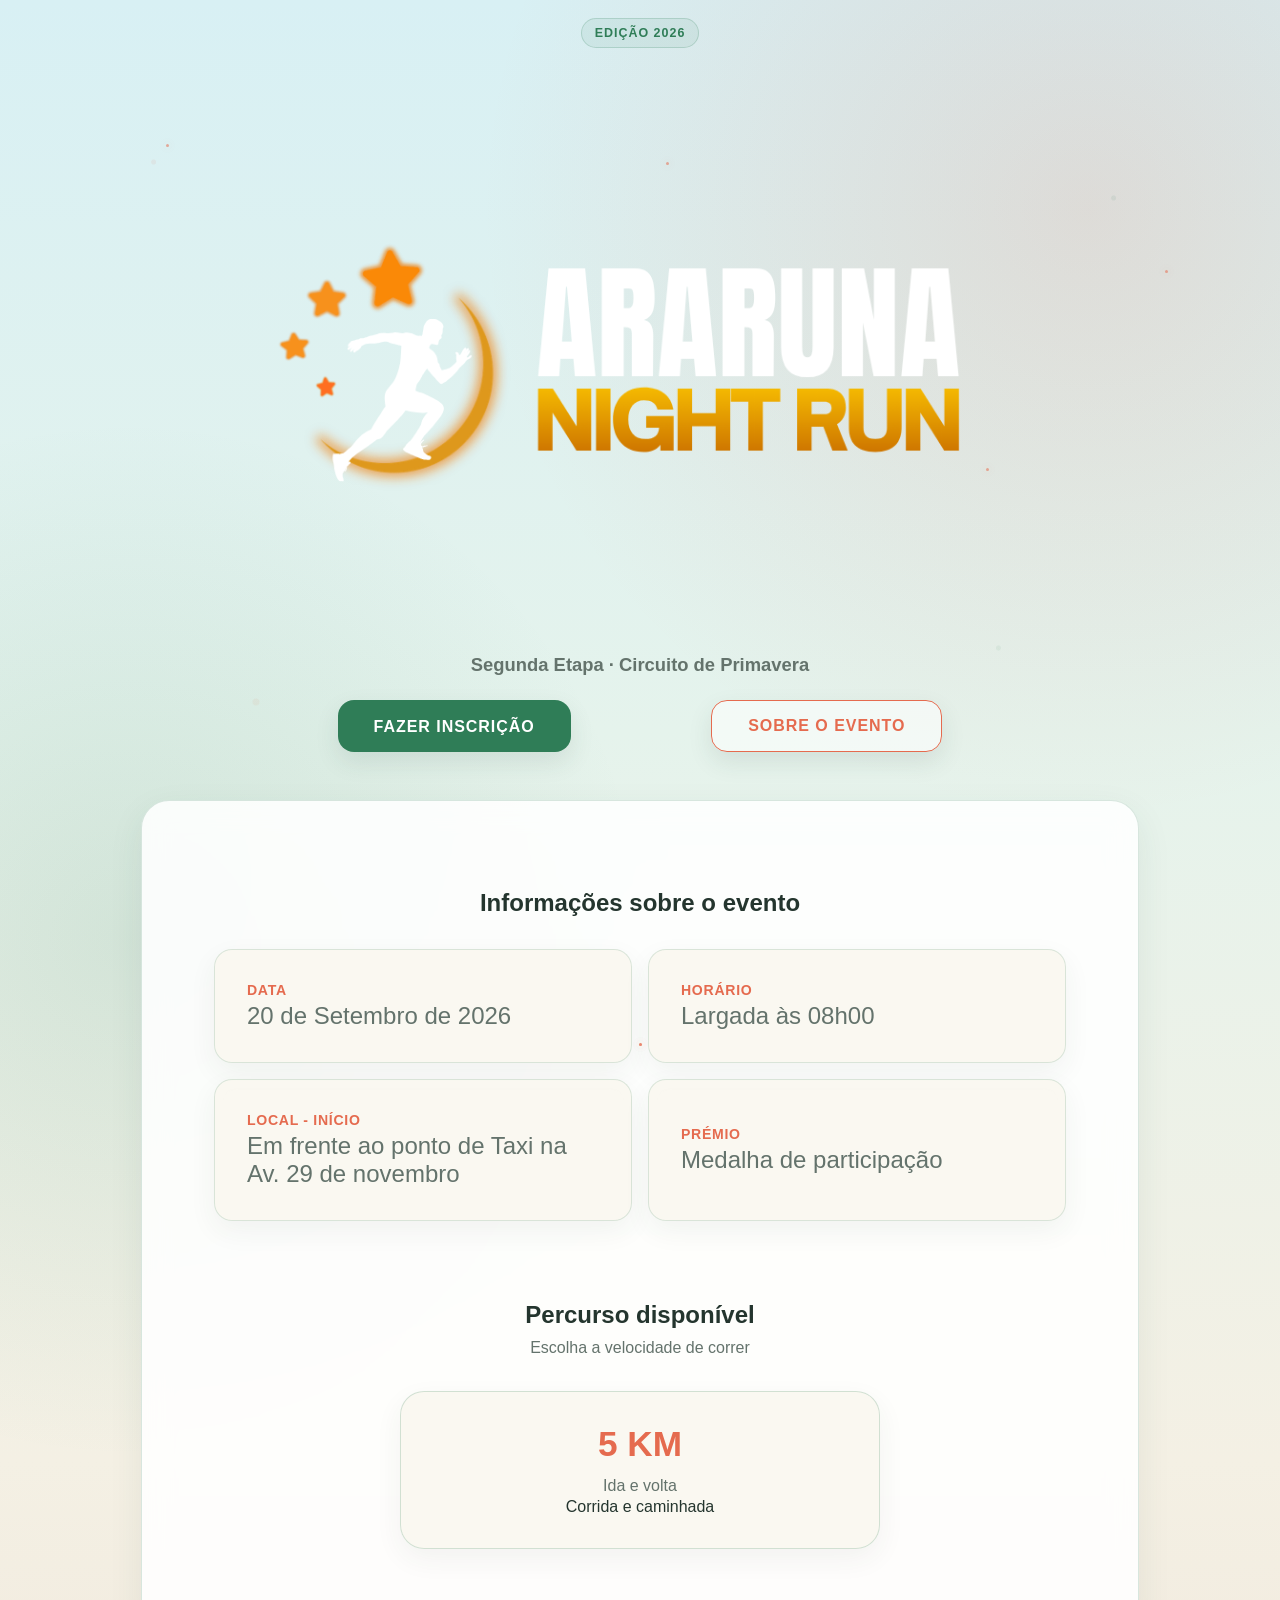
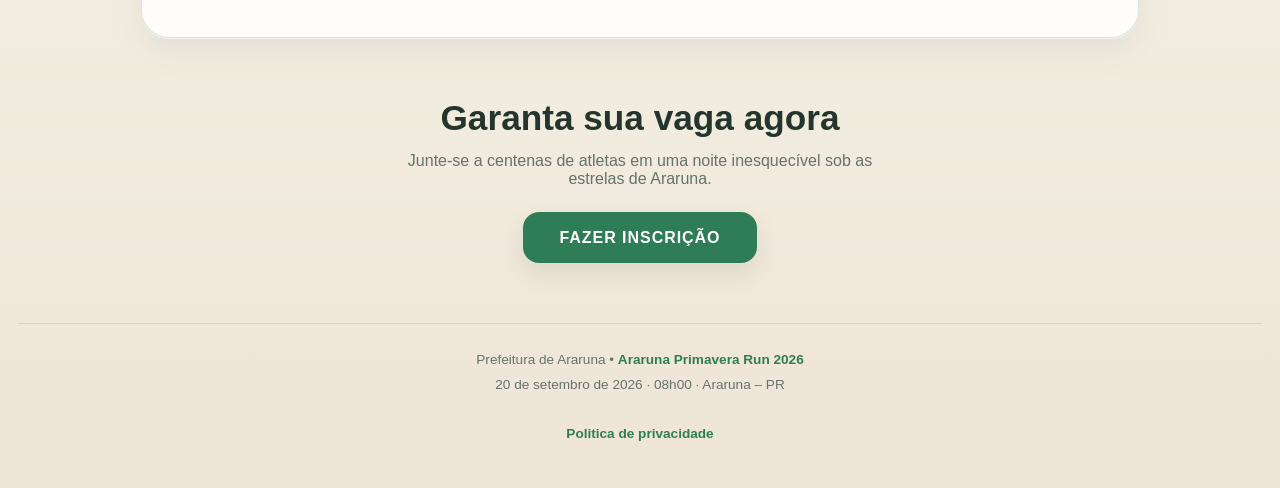
==== index.html @ d87fcff0 "Primeira versão Araruna Primavera Run" ====
<!doctype html>
<html lang="pt-BR">
    <head>
        <meta charset="UTF-8" />
        <meta name="viewport" content="width=device-width, initial-scale=1.0" />
        <title>Araruna Primavera Run 2026</title>
        <link rel="icon" href="./img/nightrun.ico"/>
        <link
            rel="stylesheet"
            href="./css/style.css"
        />
    </head>
    <body>
        <div class="shooting-star"></div>
        <span class="twinkle-star s1"></span>
        <span class="twinkle-star s2"></span>
        <span class="twinkle-star s3"></span>
        <span class="twinkle-star s4"></span>
        <span class="twinkle-star s5"></span>
        <span class="twinkle-star s6"></span>

        <!-- HERO -->
        <section class="hero-section">
            <div class="hero-content">
                <span class="badge">Edição 2026</span>
                <img
                src="img/logo.png"
                class="logo"
                alt="logo araruna night run"
                />
                <p class="hero-sub" style="margin-bottom: 20px">
                    <strong>
                        Segunda Etapa · Circuito de Primavera
                    </strong>
                </p>

                <div class="home_buttons">
                    <a href="form.html" class="btn btn-orange">Fazer Inscrição</a>
                    <a href="about.html" class="btn btn-outline">Sobre o Evento</a>
                </div>
                <div class="count-box" id="count-box">
                        <span id="cd-days">00</span>
                        <span class="label"> DIAS</span>
                </div>
                <div id="time-details">
                    <div class="countdown" id="countdown">
                          <div class="unit"><span id="cd-hours">00</span><span class="label"> HORAS</span></div>
                          <span class="sep">:</span>
                          <div class="unit"><span id="cd-mins">00</span><span class="label"> MINUTOS</span></div>
                          <span class="sep">:</span>
                          <div class="unit"><span id="cd-secs">00</span><span class="label"> SEGUNDOS</span></div>
                    </div>
                </div>
        </section>

        <!-- INFORMAÇÕES -->
        <div class="event-info" style="margin-top: 30px">
            <section class="info-section">
                <div style="text-align: center;">
                    <h1 style="margin-bottom: 2.0rem;">Informações sobre o evento</h1>

                </div>
                <div class="info-grid">
                    <div class="info-card">

                        <div>
                            <strong>Data</strong>
                            <p>20 de Setembro de 2026</p>
                        </div>
                    </div>
                    <div class="info-card">
                        <div>
                            <strong>Horário</strong>
                            <p>Largada às 08h00</p>
                        </div>
                    </div>
                    <a
                        href="https://www.google.com/maps/d/embed?mid=1VnQ6UnjbndxFxpXGa0FFEH3MA3MR22E&ehbc=2E312F%22&ll=-23.930112970374026%2C-52.48124462718943&z=17"
                        class="info-link"
                    >
                        <div class="info-card">
                            <div>
                                <strong>Local - Início</strong>
                                <p>Em frente ao ponto de Taxi na Av. 29 de novembro</p>
                            </div>
                        </div>
                    </a>
                    <div class="info-card">
                        <div>
                            <strong>Prémio</strong>
                            <p>Medalha de participação</p>
                        </div>
                    </div>
                </div>
            </section>

            <!-- PERCURSOS -->
            <section class="percursos-section">
                <h2> Percurso disponível</h2>
                <p class="section-sub" style="margin-top: 10px;">
                    Escolha a velocidade de correr
                </p>

                <div class="categories-grid">
                    <div class="category-card">
                        <h3>5 KM</h3>
                        <p>Ida e volta</p>
                        <span>Corrida e caminhada</span>
                    </div>
                    </div>
                </div>
            </section>
        </div>

        <!-- CTA -->
        <section class="cta-section">
            <h2>Garanta sua vaga agora</h2>
            <p>
                Junte-se a centenas de atletas em uma noite inesquecível sob as
                estrelas de Araruna.
            </p>
            <a href="form.html" class="btn btn-orange">Fazer Inscrição</a>
        </section>

        <!-- FOOTER -->
        <footer class="page-footer">
            <p>
                Prefeitura de Araruna &bull;
                <strong>Araruna Primavera Run 2026</strong>
            </p>
            <p>20 de setembro de 2026 · 08h00 · Araruna – PR</p>
            <br />
            <a href="policy.html">
                <strong>
                    Politica de privacidade
                </strong>
            </a>
        </footer>

        <script>
            const target = new Date("2026-09-20T08:00:00");

            function tick() {
                const diff = target - new Date();

                const pad = (n) => String(Math.max(0, n)).padStart(2, "0");

                const dias = Math.floor(diff / 86400000);
                const horas = Math.floor((diff % 86400000) / 3600000);
                const mins = Math.floor((diff % 3600000) / 60000);
                const secs = Math.floor((diff % 60000) / 1000);

                document.getElementById("cd-days").textContent = pad(dias);
                document.getElementById("cd-hours").textContent = pad(horas);
                document.getElementById("cd-mins").textContent = pad(mins);
                document.getElementById("cd-secs").textContent = pad(secs);

                const details = document.getElementById("time-details");
                const countdown = document.getElementById("count-box");

                // Se ainda faltam dias
                if (dias > 0) {
                    details.style.display = "none";
                    countdown.style.display = "flex";
                }

                // Último dia → mostra horas/min/seg
                else if (dias === 0) {
                    details.style.display = "flex";
                    countdown.style.display = "none";
                }

                // Evento já passou
                else {
                    details.style.display = "none";
                    countdown.style.display = "none";
                }
            }

            tick();
            setInterval(tick, 1000);
        </script>
    </body>
</html>
---- css/style.css ----
* {
    margin: 0;
    padding: 0;
    box-sizing: border-box;
}

:root {
    --neon-orange: #e56b4f;
    --neon-orange-strong: #d9573a;
    --night-black: #18352b;
    --card-bg: #ffffff;
    --field-bg: #fbfaf6;
    --field-border: rgba(229, 107, 79, 0.28);
    --text-light: #24352e;
    --text-muted: #64736c;

    --spring-coral: #e56b4f;
    --spring-coral-light: #f3a18d;
    --spring-green: #2f7d57;
    --spring-green-light: #6ca982;
    --spring-cream: #fffdf8;
    --spring-sky: #eaf7fb;
}

html,
body {
    scrollbar-width: none;
}

body::-webkit-scrollbar {
    display: none;
}

.logo {
    width: 100%;
    height: auto;
    display: block;
    object-fit: contain;
}

body {
    min-height: 100vh;
    font-family: "Segoe UI", Tahoma, Geneva, Verdana, sans-serif;

    background:
        radial-gradient(
            circle at 85% 10%,
            rgba(229, 107, 79, 0.16),
            transparent 28%
        ),
        radial-gradient(
            circle at 10% 45%,
            rgba(47, 125, 87, 0.12),
            transparent 32%
        ),
        linear-gradient(
            180deg,
            #d8f0f4 0%,
            #e5f3ec 35%,
            #f4f0e4 70%,
            #eee4d7 100%
        );

    display: flex;
    flex-direction: column;
    align-items: center;
    justify-content: center;
    padding: 18px;
    overflow-x: hidden;
    position: relative;
    color: var(--text-light);
}

/* Elementos decorativos do tema Primavera */
body::before,
body::after {
    content: "";
    position: fixed;
    inset: 0;
    pointer-events: none;
    z-index: 0;
}

body::before {
    background:
        radial-gradient(
            circle at 12% 18%,
            rgba(229, 107, 79, 0.10) 0 2px,
            transparent 3px
        ),
        radial-gradient(
            circle at 87% 22%,
            rgba(47, 125, 87, 0.10) 0 2px,
            transparent 3px
        ),
        radial-gradient(
            circle at 20% 78%,
            rgba(229, 107, 79, 0.08) 0 3px,
            transparent 4px
        ),
        radial-gradient(
            circle at 78% 72%,
            rgba(47, 125, 87, 0.08) 0 2px,
            transparent 3px
        );
    opacity: 0.8;
}



/* Pequena decoração que substitui o efeito de estrelas */
.shooting-star {
    position: fixed;
    top: 110px;
    left: -320px;
    width: 320px;
    height: 2px;
    background: linear-gradient(
        90deg,
        transparent,
        rgba(229, 107, 79, 0.12),
        rgba(229, 107, 79, 0.35)
    );
    transform: rotate(-12deg);
    opacity: 0;
    filter: none;
    z-index: 1;
    animation: meteorPass 15s cubic-bezier(0.22, 0.03, 0.22, 1) infinite;
}

.shooting-star::after {
    content: "";
    position: absolute;
    right: -5px;
    top: 50%;
    width: 8px;
    height: 8px;
    border-radius: 50%;
    background: radial-gradient(
        circle,
        #ffffff 0%,
        #f3a18d 45%,
        rgba(229, 107, 79, 0.15) 70%,
        transparent 78%
    );
    transform: translateY(-50%);
    box-shadow: 0 0 10px rgba(229, 107, 79, 0.25);
}

@keyframes meteorPass {
    0%,
    62% {
        transform: translate(-360px, -40px) rotate(-12deg);
        opacity: 0;
    }

    68% {
        opacity: 0.25;
    }

    86% {
        opacity: 0.18;
    }

    100% {
        transform: translate(calc(100vw + 520px), 130px) rotate(-12deg);
        opacity: 0;
    }
}

.container {
    position: relative;
    z-index: 3;
    width: 100%;
    max-width: 560px;
    border-radius: 28px;
    overflow: hidden;
    background: rgba(255, 255, 255, 0.94);
    border: 1px solid rgba(47, 125, 87, 0.14);
    box-shadow:
        0 26px 80px rgba(44, 71, 58, 0.12),
        0 0 0 1px rgba(255, 255, 255, 0.75);
    backdrop-filter: blur(14px);
}

.header {
    position: relative;
    padding: 34px 24px 28px;
    text-align: center;
    background:
        linear-gradient(
            180deg,
            rgba(234, 247, 251, 0.8),
            rgba(255, 255, 255, 0.9)
        );
    border-bottom: 1px solid rgba(47, 125, 87, 0.12);
}

.header::after {
    content: "";
    position: absolute;
    left: 24px;
    right: 24px;
    bottom: 0;
    height: 2px;
    background: linear-gradient(
        90deg,
        transparent,
        var(--spring-coral),
        var(--spring-green),
        transparent
    );
    box-shadow: none;
}

.badge {
    display: inline-block;
    padding: 7px 13px;
    border-radius: 999px;
    color: var(--spring-green);
    border: 1px solid rgba(47, 125, 87, 0.2);
    background: rgba(47, 125, 87, 0.07);
    font-size: 0.78rem;
    font-weight: 700;
    letter-spacing: 0.08em;
    text-transform: uppercase;
}

.header h1 {
    font-size: clamp(1.8rem, 6vw, 2.7rem);
    line-height: 1;
    color: var(--spring-coral);
    text-transform: uppercase;
    letter-spacing: 0.04em;
}

.header p {
    margin-top: 10px;
    color: var(--text-muted);
    font-size: 0.98rem;
}

.route-line {
    width: 100%;
    height: 42px;
    margin-top: 18px;
    background:
        linear-gradient(
            90deg,
            transparent 0 8%,
            rgba(229, 107, 79, 0.12) 8% 12%,
            transparent 12% 18%
        ),
        repeating-linear-gradient(
            90deg,
            transparent 0 26px,
            rgba(47, 125, 87, 0.22) 27px 44px
        );
    mask-image: linear-gradient(
        90deg,
        transparent,
        #000 18%,
        #000 82%,
        transparent
    );
    opacity: 0.9;
    filter: none;
}

.form-body {
    padding: 26px 22px 20px;
    background:
        linear-gradient(180deg, rgba(255, 255, 255, 0.7), transparent),
        rgba(255, 255, 255, 0.45);
}

.msg {
    margin-bottom: 16px;
    padding: 13px;
    border-radius: 14px;
    font-weight: 700;
    text-align: center;
    display: none;
    font-size: 0.94rem;
}

.msg.success {
    display: block;
    background: rgba(25, 135, 84, 0.10);
    color: #236344;
    border: 1px solid rgba(25, 135, 84, 0.28);
}

.msg.error {
    display: block;
    background: rgba(220, 53, 69, 0.08);
    color: #a83242;
    border: 1px solid rgba(220, 53, 69, 0.28);
}

.form-group {
    margin-bottom: 16px;
}

.form-body label {
    display: block;
    margin-bottom: 7px;
    color: var(--spring-green);
    font-weight: 700;
    font-size: 0.86rem;
    letter-spacing: 0.04em;
    text-transform: uppercase;
}

input,
select {
    width: 100%;
    padding: 14px 15px;
    border: 1px solid var(--field-border);
    border-radius: 15px;
    font-size: 1rem;
    background: var(--field-bg);
    color: #24312b;
    outline: none;
    transition: 0.22s ease;
    box-shadow:
        inset 0 1px 0 rgba(255, 255, 255, 0.9),
        0 8px 20px rgba(44, 71, 58, 0.06);
}

input::placeholder {
    color: #7c8781;
}

input:focus,
select:focus {
    border-color: var(--spring-coral);
    box-shadow:
        0 0 0 4px rgba(229, 107, 79, 0.10),
        0 0 22px rgba(229, 107, 79, 0.12),
        inset 0 1px 0 rgba(255, 255, 255, 0.9);
    transform: translateY(-1px);
}

button {
    width: 50%;
    margin-top: 6px;
    padding: 16px;
    border: 0;
    border-radius: 16px;
    color: #ffffff;
    font-size: 1.02rem;
    font-weight: 900;
    text-transform: uppercase;
    letter-spacing: 0.06em;
    cursor: pointer;
    background: var(--spring-green);
    box-shadow: 0 10px 24px rgba(47, 125, 87, 0.18);
    transition: 0.22s ease;
}

.enviar {
    width: 100%;
    margin-top: 20px;
    padding: 16px;
    border: 0;
    border-radius: 16px;
    color: #ffffff;
    font-size: 1.02rem;
    font-weight: 900;
    text-transform: uppercase;
    letter-spacing: 0.06em;
    cursor: pointer;
    background: var(--spring-green);
    box-shadow: 0 10px 24px rgba(47, 125, 87, 0.20);
    transition: 0.22s ease;
}

.retornar {
    margin-top: 18px;
    background: transparent;
    border: solid 1px var(--spring-green);
    color: var(--spring-green);
}

.about {
    width: 40%;
    padding: 16px 36px;
    border-radius: 16px;
    border: solid 1px var(--spring-coral);
    background: transparent;
    color: var(--spring-coral);
    font-size: 1.5rem;
    font-weight: 800;
    text-transform: uppercase;
    letter-spacing: 0.06em;
    text-decoration: none;
    box-shadow: 0 10px 24px rgba(44, 71, 58, 0.08);
}

.about:hover {
    transform: translateY(-2px);
    box-shadow: 0 14px 28px rgba(229, 107, 79, 0.18);
}

.policy-btn {
    width: 50%;
    margin-top: 6px;
    padding: 8px;
    border: 0;
    border-radius: 16px;
    color: #24312b;
    font-size: 0.8rem;
    font-weight: 900;
    text-transform: uppercase;
    letter-spacing: 0.06em;
    cursor: pointer;
    background: #ffffff;
    box-shadow: 0 10px 24px rgba(44, 71, 58, 0.08);
    transition: 0.22s ease;
}

.home_buttons {
    margin-top: 8px;
    display: flex;
    flex-direction: column;
    align-items: stretch;
    gap: 18px;
}

.btn-orange,
.about {
    padding: 12px 16px;
    font-size: 13px;
    line-height: 1.2;
    white-space: nowrap;
}

button:hover {
    transform: translateY(-2px);
    box-shadow: 0 14px 28px rgba(44, 71, 58, 0.14);
}

button:disabled {
    opacity: 0.72;
    cursor: wait;
    transform: none;
}

.footer {
    padding: 16px 20px 22px;
    text-align: center;
    color: var(--text-muted);
    font-size: 0.82rem;
    border-top: 1px solid rgba(47, 125, 87, 0.12);
    background: rgba(248, 252, 251, 0.7);
}

.footer strong {
    color: var(--spring-green);
    text-shadow: none;
}

.comet-particle {
    position: fixed;
    width: 9px;
    height: 9px;
    border-radius: 50%;
    pointer-events: none;
    z-index: 1;
    background: radial-gradient(
        circle,
        rgba(255, 255, 255, 0.95),
        rgba(229, 107, 79, 0.45) 45%,
        transparent 72%
    );
    box-shadow:
        0 0 10px rgba(255, 255, 255, 0.7),
        0 0 22px rgba(229, 107, 79, 0.20);
    transform: translate(-50%, -50%);
    animation: cometFade 0.72s ease-out forwards;
}

.comet-particle::after {
    content: "";
    position: absolute;
    top: 50%;
    left: -32px;
    width: 34px;
    height: 2px;
    background: linear-gradient(
        90deg,
        transparent,
        rgba(229, 107, 79, 0.28),
        rgba(255, 255, 255, 0.8)
    );
    transform: translateY(-50%);
    filter: blur(0.2px);
}

@keyframes cometFade {
    0% {
        opacity: 0.8;
        transform: translate(-50%, -50%) scale(1);
    }

    100% {
        opacity: 0;
        transform: translate(-50%, -50%) scale(0.25);
    }
}

.twinkle-star {
    position: fixed;
    width: 3px;
    height: 3px;
    border-radius: 50%;
    background: rgba(229, 107, 79, 0.55);
    box-shadow: 0 0 9px rgba(229, 107, 79, 0.22);
    z-index: 1;
    pointer-events: none;
    animation: starPulse 2.8s ease-in-out infinite;
}

.twinkle-star.s1 {
    left: 13%;
    top: 16%;
    animation-delay: 0.1s;
}

.twinkle-star.s2 {
    left: 52%;
    top: 18%;
    animation-delay: 1.1s;
}

.twinkle-star.s3 {
    left: 77%;
    top: 52%;
    animation-delay: 0.6s;
}

.twinkle-star.s4 {
    left: 91%;
    top: 30%;
    animation-delay: 1.7s;
}

@keyframes starPulse {
    0%,
    100% {
        opacity: 0.25;
        transform: scale(0.75);
    }

    45% {
        opacity: 0.7;
        transform: scale(1.35);
    }

    65% {
        opacity: 0.4;
        transform: scale(1);
    }
}

@media (max-width: 560px) {
    body {
        align-items: flex-start;
        padding: 14px;
    }

    .moon-real {
        width: 160px;
        right: -20px;
        top: 72px;
        opacity: 0.9;
    }

    .container {
        margin-top: 32px;
        border-radius: 22px;
    }

    .form-body {
        padding: 22px 16px 18px;
    }

    .header {
        position: relative;
        padding: 34px 24px 28px;
        text-align: center;
        background: rgba(255, 255, 255, 0.82);
        border-bottom: 1px solid rgba(47, 125, 87, 0.12);
    }
}

.hero-section {
    display: flex;
    align-items: center;
    justify-content: center;
    gap: 10px;
    position: relative;
    z-index: 3;
    margin-bottom: 18px;
}

.hero-content {
    text-align: center;
    max-width: 850px;
}

.hero-content h1 {
    font-size: clamp(3rem, 10vw, 7rem);
    line-height: 0.9;
    color: var(--spring-coral);
    text-shadow: none;
}

.hero-content p {
    max-width: 680px;
    margin: 0 auto;
    color: var(--text-muted);
    font-size: 1.15rem;
    line-height: 1.7;
}

.countdown {
    display: flex;
    gap: 18px;
    justify-content: center;
    margin-top: 36px;
    flex-wrap: wrap;
}

.count-box {
    margin: 18px auto 0;
    width: 71%;
    padding: 16px;
    justify-content: center;
    align-items: center;
    border-radius: 22px;
    gap: 10px;
    background: rgba(250, 248, 240, 0.82);
    border: 1px solid rgba(47, 125, 87, 0.15);
    backdrop-filter: blur(10px);
    font-family: "Arial Black", Arial, sans-serif;
    font-size: clamp(24px, 20vw, 48px);
    font-weight: 700;
    color: var(--spring-green);
    line-height: 1;
    letter-spacing: 2px;
    box-shadow: 0 10px 30px rgba(44, 71, 58, 0.06);
}

.count-box strong {
    display: block;
    font-size: 2.3rem;
    color: var(--spring-coral);
}

.gallery-grid {
    display: grid;
    grid-template-columns: repeat(auto-fit, minmax(240px, 1fr));
    gap: 20px;
    margin-top: 30px;
}

.gallery-grid img {
    width: 100%;
    height: 260px;
    object-fit: cover;
    border-radius: 22px;
    border: 1px solid rgba(47, 125, 87, 0.15);
    transition: 0.3s ease;
}

.gallery-grid img:hover {
    transform: translateY(-6px);
    box-shadow: 0 18px 35px rgba(44, 71, 58, 0.12);
}

.categories-grid {
    display: grid;
    grid-template-columns: 1fr;
    gap: 18px;
    justify-content: center;
    max-width: 480px;
    margin: 34px auto 0;
}

.category-card {
    padding: 32px 30px;
    border-radius: 24px;
    background: rgba(250, 248, 240, 0.9);
    border: 1px solid rgba(47, 125, 87, 0.20);
    backdrop-filter: blur(10px);
    text-align: center;
    transition: 0.28s ease;
    min-height: 150px;
    display: flex;
    flex-direction: column;
    align-items: center;
    justify-content: center;
    box-shadow: 0 10px 28px rgba(44, 71, 58, 0.06);
}

.category-card:hover {
    transform: translateY(-6px);
    border-color: rgba(229, 107, 79, 0.42);
    box-shadow: 0 18px 34px rgba(44, 71, 58, 0.10);
}

.category-card h3 {
    color: var(--spring-coral);
    font-size: 2.2rem;
    margin-bottom: 10px;
    text-shadow: none;
}

.category-card p {
    color: var(--text-muted);
    font-size: 1rem;
    line-height: 1.5;
}

.category-card.featured {
    border-color: rgba(229, 107, 79, 0.35);
    box-shadow:
        0 0 24px rgba(229, 107, 79, 0.08),
        inset 0 0 30px rgba(229, 107, 79, 0.02);
}

@media (max-width: 560px) {
    .categories-grid {
        grid-template-columns: 1fr;
    }
}

@media (min-width: 560px) {
    .home_buttons {
        flex-direction: row;
        justify-content: space-evenly;
    }
}

/* Remove caixas escuras */

.mev-content,
.mev-pane,
.sobre-page,
.mev-card,
.mev-proximas-box {
    background: transparent !important;
    box-shadow: none !important;
    border: none !important;
}

/* ===== HEADER ===== */

.sobre-header {
    display: flex;
    align-items: center;
    justify-content: space-between;
    padding: 20px 40px;
}

/* ===== TABS ===== */

.mev-tabs {
    display: flex;
    gap: 12px;
    padding: 0 40px 20px;
    flex-wrap: wrap;
}

.mev-tab {
    border: 1px solid rgba(47, 125, 87, 0.18);
    background: rgba(255, 255, 255, 0.72);
    color: var(--text-light);
    padding: 12px 18px;
    border-radius: 12px;
    cursor: pointer;
}

/* ===== CONTEÚDO EM LINHA ===== */

.mev-pane.active {
    display: flex;
    flex-direction: row;
    gap: 30px;
    align-items: flex-start;
    justify-content: space-between;
    width: 100%;
    padding: 20px 40px;
    box-sizing: border-box;
    flex-wrap: wrap;
}

/* ===== TEXTOS ===== */

.mev-h3 {
    width: 100%;
    font-size: 32px;
    margin-bottom: 10px;
    color: var(--text-light);
}

.mev-p,
.mev-p-sub {
    max-width: 600px;
    line-height: 1.7;
    opacity: 0.9;
    color: var(--text-muted);
}

/* ===== STATS ===== */

.mev-stats {
    display: flex;
    gap: 20px;
    flex-wrap: wrap;
    width: 100%;
}

.mev-stat {
    min-width: 160px;
    padding: 20px;
    border-radius: 16px;
    background: rgba(255, 255, 255, 0.85);
    border: 1px solid rgba(47, 125, 87, 0.14);
    text-align: center;
    box-shadow: 0 8px 24px rgba(44, 71, 58, 0.06);
}

/* ===== GRID HORIZONTAL ===== */

.mev-grid {
    display: flex;
    flex-wrap: wrap;
    gap: 20px;
    width: 100%;
}

.mev-card {
    display: flex;
    align-items: flex-start;
    gap: 16px;
    width: calc(33.333% - 20px);
    padding: 20px;
    border-radius: 18px;
    background: rgba(255, 255, 255, 0.85);
    border: 1px solid rgba(47, 125, 87, 0.12);
    box-sizing: border-box;
}

/* ===== CARROSSEL ===== */

.mev-carrossel {
    width: 500px;
    max-width: 100%;
}

.mev-carr-slide img {
    width: 100%;
    border-radius: 20px;
    object-fit: cover;
}

/* ===== RESPONSIVO ===== */

@media (max-width: 900px) {
    .mev-pane.active {
        flex-direction: column;
    }

    .mev-card {
        width: 100%;
    }

    .mev-carrossel {
        width: 100%;
    }
}

/* =========================
   SOBRE EVENTO
========================== */

.sobre-wrapper {
    position: relative;
    z-index: 5;
    width: 100%;
    max-width: 1500px;
    margin: 0 auto;
    padding: 140px 60px 80px;
    box-sizing: border-box;
}

/* HEADER */

.sobre-topo {
    display: flex;
    align-items: center;
    justify-content: space-between;
    margin-bottom: 40px;
}

.sobre-voltar {
    display: inline-flex;
    align-items: center;
    gap: 10px;
    padding: 12px 18px;
    border-radius: 14px;
    text-decoration: none;
    color: var(--text-light);
    background: rgba(255, 255, 255, 0.78);
    border: 1px solid rgba(47, 125, 87, 0.14);
    backdrop-filter: blur(10px);
    transition: 0.3s;
}

.sobre-voltar:hover {
    transform: translateY(-2px);
    border-color: rgba(229, 107, 79, 0.4);
}

.sobre-title {
    font-size: 3.2rem;
    font-weight: 800;
    color: var(--text-light);
    letter-spacing: -1px;
}

.sobre-title span {
    color: var(--spring-coral);
}

/* TABS */

.sobre-tabs {
    display: flex;
    gap: 15px;
    flex-wrap: wrap;
    margin-bottom: 45px;
}

.sobre-tab {
    cursor: pointer;
    padding: 14px 24px;
    border-radius: 16px;
    background: rgba(255, 255, 255, 0.78);
    border: 1px solid rgba(47, 125, 87, 0.14);
    color: var(--text-light);
    font-weight: 600;
    transition: 0.3s;
}

.sobre-tab:hover {
    transform: translateY(-2px);
    border-color: rgba(229, 107, 79, 0.5);
}

.sobre-tab.active {
    background: linear-gradient(
        135deg,
        var(--spring-coral),
        var(--spring-coral-light)
    );
    border-color: transparent;
    color: #ffffff;
}

/* PANES */

.sobre-pane {
    display: none;
    animation: fade 0.4s ease;
}

.sobre-pane.active {
    display: block;
}

@keyframes fade {
    from {
        opacity: 0;
        transform: translateY(10px);
    }

    to {
        opacity: 1;
        transform: translateY(0);
    }
}

/* HERO */

.sobre-hero {
    display: flex;
    align-items: center;
    justify-content: space-between;
    gap: 50px;
    margin-bottom: 60px;
}

.sobre-texto {
    flex: 1;
}

.sobre-badge {
    display: inline-flex;
    align-items: center;
    gap: 10px;
    padding: 10px 18px;
    margin-bottom: 25px;
    border-radius: 999px;
    background: rgba(47, 125, 87, 0.08);
    border: 1px solid rgba(47, 125, 87, 0.18);
    color: var(--spring-green);
    font-size: 0.95rem;
    font-weight: 600;
}

.sobre-h2 {
    font-size: 4rem;
    line-height: 1.1;
    color: var(--text-light);
    margin-bottom: 25px;
}

.sobre-h2 span {
    color: var(--spring-coral);
}

.sobre-p {
    font-size: 1.08rem;
    line-height: 1.9;
    color: var(--text-muted);
    margin-bottom: 22px;
}

/* STATS */

.sobre-stats {
    display: flex;
    gap: 20px;
    flex-wrap: wrap;
    margin-top: 40px;
}

.sobre-stat {
    min-width: 180px;
    padding: 25px;
    border-radius: 22px;
    background: rgba(255, 255, 255, 0.82);
    border: 1px solid rgba(47, 125, 87, 0.12);
    backdrop-filter: blur(10px);
    box-shadow: 0 10px 28px rgba(44, 71, 58, 0.06);
}

.sobre-stat h3 {
    font-size: 2.4rem;
    color: var(--spring-coral);
    margin-bottom: 6px;
}

.sobre-stat p {
    color: var(--text-muted);
}

/* IMAGEM */

.sobre-image {
    flex: 1;
    display: flex;
    justify-content: center;
}

.sobre-image img {
    width: 100%;
    max-width: 650px;
    border-radius: 30px;
    object-fit: cover;
    border: 1px solid rgba(47, 125, 87, 0.12);
    box-shadow: 0 20px 60px rgba(44, 71, 58, 0.12);
}

/* CARDS */

.sobre-grid {
    display: grid;
    grid-template-columns: repeat(auto-fit, minmax(280px, 1fr));
    gap: 24px;
}

.sobre-card {
    padding: 30px;
    border-radius: 28px;
    background: rgba(255, 255, 255, 0.86);
    border: 1px solid rgba(47, 125, 87, 0.12);
    backdrop-filter: blur(12px);
    transition: 0.3s;
    box-shadow: 0 10px 30px rgba(44, 71, 58, 0.06);
}

.sobre-card:hover {
    transform: translateY(-6px);
    border-color: rgba(229, 107, 79, 0.4);
}

.sobre-icon {
    font-size: 2rem;
    margin-bottom: 20px;
}

.sobre-card h4 {
    color: var(--text-light);
    font-size: 1.2rem;
    margin-bottom: 12px;
}

.sobre-card p {
    color: var(--text-muted);
    line-height: 1.7;
}

/* BOTÃO */

.sobre-btn {
    display: inline-flex;
    align-items: center;
    justify-content: center;
    margin-top: 50px;
    padding: 18px 34px;
    border-radius: 18px;
    text-decoration: none;
    font-weight: 700;
    letter-spacing: 0.5px;
    color: #ffffff;
    background: linear-gradient(
        135deg,
        var(--spring-green),
        var(--spring-green-light)
    );
    transition: 0.3s;
    box-shadow: 0 12px 28px rgba(47, 125, 87, 0.18);
}

.sobre-btn:hover {
    transform: translateY(-3px) scale(1.02);
    box-shadow: 0 15px 40px rgba(47, 125, 87, 0.22);
}

/* RESPONSIVO */

@media (max-width: 1100px) {
    .sobre-hero {
        flex-direction: column;
    }

    .sobre-h2 {
        font-size: 3rem;
    }
}

@media (max-width: 768px) {
    .sobre-wrapper {
        padding: 120px 20px 50px;
    }

    .sobre-topo {
        flex-direction: column;
        gap: 20px;
        align-items: flex-start;
    }

    .sobre-title {
        font-size: 2.4rem;
    }

    .sobre-h2 {
        font-size: 2.2rem;
    }

    .sobre-stat {
        width: 100%;
    }
}

.info-link {
    text-decoration: none;
    color: inherit;
    display: block;
}

.info-link * {
    text-decoration: none !important;
    color: inherit;
}

/* ═══════════════════════════════════════════════════
   PÁGINA SOBRE O EVENTO — body.about-page
   ═══════════════════════════════════════════════════ */

.ab-stars {
    position: fixed;
    inset: 0;
    pointer-events: none;
    z-index: 0;
    opacity: 0.08;
}

.ab-star {
    position: absolute;
    border-radius: 50%;
    background: var(--spring-coral);
    animation: abTwinkle linear infinite;
}

@keyframes abTwinkle {
    0%,
    100% {
        opacity: 0.15;
    }

    50% {
        opacity: 0.55;
    }
}

.ab-orb {
    position: fixed;
    border-radius: 50%;
    filter: blur(80px);
    pointer-events: none;
    z-index: 0;
}

.ab-orb-orange {
    width: 280px;
    height: 280px;
    top: 80px;
    right: 40px;
    background: radial-gradient(
        circle,
        rgba(229, 107, 79, 0.18),
        rgba(243, 161, 141, 0.08)
    );
    opacity: 0.55;
}

.ab-orb-blue {
    width: 340px;
    height: 340px;
    bottom: 160px;
    left: 40px;
    background: radial-gradient(
        circle,
        rgba(47, 125, 87, 0.14),
        rgba(234, 247, 251, 0.08)
    );
    opacity: 0.45;
}

.ab-wrapper {
    position: relative;
    z-index: 10;
    max-width: 1100px;
    margin: 0 auto;
    padding: 0 24px 80px;
}

.ab-hero {
    padding: 64px 0 48px;
    text-align: center;
}

.ab-voltar {
    display: inline-flex;
    align-items: center;
    gap: 6px;
    color: var(--text-muted);
    text-decoration: none;
    font-size: 0.82rem;
    font-weight: 600;
    letter-spacing: 0.12em;
    text-transform: uppercase;
    margin-bottom: 32px;
    transition: color 0.2s;
}

.ab-voltar:hover {
    color: var(--spring-coral);
}

.ab-voltar-icon {
    font-size: 1.3rem;
    line-height: 1;
    transition: transform 0.2s;
}

.ab-voltar:hover .ab-voltar-icon {
    transform: translateX(-4px);
}

.ab-hero-title {
    font-size: clamp(2rem, 7vw, 3.5rem);
    font-weight: 800;
    color: var(--spring-coral);
    text-transform: uppercase;
    letter-spacing: 0.15em;
    text-shadow: none;
    margin-bottom: 16px;
}

.ab-divider-line {
    width: 120px;
    height: 3px;
    background: linear-gradient(
        90deg,
        transparent,
        var(--spring-coral),
        var(--spring-green),
        transparent
    );
    box-shadow: none;
    margin: 0 auto 24px;
    border-radius: 99px;
}

.ab-hero-sub {
    color: var(--text-muted);
    max-width: 680px;
    margin: 0 auto;
    font-size: clamp(1rem, 2.5vw, 1.15rem);
    line-height: 1.7;
}

.ab-separator {
    height: 1px;
    background: linear-gradient(
        90deg,
        transparent,
        rgba(47, 125, 87, 0.28),
        transparent
    );
    box-shadow: none;
    margin: 60px 0;
}

.ab-section {
    padding: 48px 0;
}

.ab-section-last {
    padding-bottom: 0;
}

.ab-section-header {
    text-align: center;
    margin-bottom: 48px;
}

.ab-badge-success {
    display: inline-flex;
    align-items: center;
    gap: 8px;
    background: rgba(47, 125, 87, 0.08);
    border: 1px solid rgba(47, 125, 87, 0.2);
    color: var(--spring-green);
    padding: 10px 22px;
    border-radius: 999px;
    font-size: 0.82rem;
    font-weight: 600;
    letter-spacing: 0.04em;
    text-transform: uppercase;
    margin-bottom: 24px;
    backdrop-filter: blur(4px);
}

.ab-section-title {
    font-size: clamp(1.75rem, 5vw, 2.5rem);
    font-weight: 800;
    color: var(--spring-coral);
    text-transform: uppercase;
    margin-bottom: 8px;
    letter-spacing: 0.15em;
    text-shadow: none;
}

.ab-section-sub {
    font-size: clamp(1.1rem, 3vw, 1.4rem);
    font-weight: 600;
    color: var(--spring-green);
    text-transform: uppercase;
    letter-spacing: 0.06em;
    margin-bottom: 24px;
}

.ab-text {
    color: var(--text-muted);
    font-size: clamp(1rem, 2.5vw, 1.1rem);
    line-height: 1.75;
    margin-bottom: 16px;
    max-width: 860px;
    margin-left: auto;
    margin-right: auto;
}

.ab-text strong {
    color: var(--text-light);
}

.ab-text-center {
    text-align: center;
}

.ab-highlight {
    color: var(--spring-coral);
    font-weight: 800;
}

.ab-stats-grid {
    display: grid;
    grid-template-columns: repeat(3, 1fr);
    gap: 16px;
    margin-bottom: 48px;
}

.ab-stat-card {
    background: rgba(255, 255, 255, 0.88);
    border: 1px solid rgba(47, 125, 87, 0.14);
    border-radius: 20px;
    padding: 32px 16px;
    text-align: center;
    display: flex;
    flex-direction: column;
    align-items: center;
    gap: 8px;
    box-shadow: 0 8px 32px rgba(44, 71, 58, 0.07);
    transition: transform 0.3s;
    backdrop-filter: blur(8px);
}

.ab-stat-card:hover {
    transform: translateY(-4px) scale(1.03);
}

.ab-stat-icon {
    font-size: 2.5rem;
    margin-bottom: 4px;
}

.ab-stat-num {
    font-size: clamp(2.2rem, 6vw, 3rem);
    font-weight: 800;
    color: var(--spring-coral);
    line-height: 1;
}

.ab-stat-label {
    font-size: 0.82rem;
    color: var(--text-muted);
    text-transform: uppercase;
    letter-spacing: 0.06em;
}

.ab-carousel-box {
    background: rgba(255, 255, 255, 0.88);
    border: 1px solid rgba(47, 125, 87, 0.14);
    border-radius: 20px;
    padding: 32px;
    box-shadow: 0 8px 32px rgba(44, 71, 58, 0.07);
    backdrop-filter: blur(8px);
}

.ab-carousel-title {
    color: var(--spring-green);
    text-transform: uppercase;
    letter-spacing: 0.08em;
    font-weight: 700;
    font-size: clamp(1rem, 2.5vw, 1.3rem);
    text-align: center;
    margin-bottom: 24px;
}

.ab-carousel {
    position: relative;
}

.ab-carr-viewport {
    overflow: hidden;
    border-radius: 14px;
}

.ab-carr-track {
    display: flex;
    transition: transform 0.5s ease;
}

.ab-carr-slide {
    min-width: 100%;
    position: relative;
}

.ab-carr-slide img {
    width: 100%;
    height: clamp(280px, 45vw, 480px);
    object-fit: cover;
    display: block;
    filter: brightness(0.92) contrast(1.04);
    transition: transform 0.7s ease;
}

.ab-carr-slide:hover img {
    transform: scale(1.04);
}

.ab-carr-overlay {
    position: absolute;
    inset: 0;
    background: linear-gradient(
        to top,
        rgba(20, 45, 34, 0.45) 0%,
        rgba(20, 45, 34, 0.08) 50%,
        transparent 100%
    );
}

.ab-carr-btn {
    position: absolute;
    top: 46%;
    transform: translateY(-50%);
    z-index: 10;
    background: var(--spring-green);
    border: none;
    color: #ffffff;
    width: 48px;
    height: 48px;
    border-radius: 50%;
    font-size: 1.6rem;
    font-weight: 700;
    cursor: pointer;
    display: flex;
    align-items: center;
    justify-content: center;
    box-shadow: 0 8px 20px rgba(47, 125, 87, 0.22);
    transition:
        background 0.2s,
        transform 0.2s;
    line-height: 1;
    padding: 0;
}

.ab-carr-btn:hover {
    background: var(--spring-coral);
    transform: translateY(-50%) scale(1.1);
}

.ab-carr-prev {
    left: 12px;
}

.ab-carr-next {
    right: 12px;
}

.ab-carr-dots {
    display: flex;
    justify-content: center;
    gap: 8px;
    margin-top: 16px;
}

.ab-dot {
    width: 10px;
    height: 10px;
    border-radius: 50%;
    background: rgba(47, 125, 87, 0.25);
    cursor: pointer;
    transition:
        background 0.2s,
        transform 0.2s;
    display: inline-block;
}

.ab-dot.active {
    background: var(--spring-coral);
    transform: scale(1.3);
}

.ab-card {
    background: rgba(255, 255, 255, 0.88);
    border: 1px solid rgba(47, 125, 87, 0.14);
    border-radius: 20px;
    padding: 28px;
    box-shadow: 0 8px 32px rgba(44, 71, 58, 0.07);
    backdrop-filter: blur(8px);
}

.ab-card-row {
    display: flex;
    gap: 16px;
    align-items: flex-start;
}

.ab-card-icon {
    font-size: 2rem;
    flex-shrink: 0;
    margin-top: 2px;
}

.ab-card-title {
    display: block;
    color: var(--spring-green);
    font-size: 1rem;
    font-weight: 700;
    text-transform: uppercase;
    letter-spacing: 0.06em;
    margin-bottom: 12px;
}

.ab-card-title-center {
    display: block;
    color: var(--spring-green);
    font-size: clamp(1rem, 2.5vw, 1.3rem);
    font-weight: 700;
    text-transform: uppercase;
    letter-spacing: 0.08em;
    text-align: center;
    margin-bottom: 24px;
}


.ab-card p {
    color: var(--text-muted);
    font-size: 0.95rem;
    line-height: 1.7;
    margin: 0 0 4px;
}

.ab-muted {
    color: #7a8780 !important;
    font-size: 0.88rem !important;
}

.ab-list {
    list-style: none;
    padding: 0;
    margin: 0;
    display: flex;
    flex-direction: column;
    gap: 8px;
}

.ab-list li {
    color: var(--text-muted);
    font-size: 0.92rem;
    padding-left: 16px;
    position: relative;
}

.ab-list li::before {
    content: "•";
    color: var(--spring-coral);
    position: absolute;
    left: 0;
}

.ab-grid-2 {
    display: grid;
    grid-template-columns: 1fr 1fr;
    gap: 16px;
}

.ab-grid-3 {
    display: grid;
    grid-template-columns: repeat(3, 1fr);
    gap: 16px;
}

.ab-mb {
    margin-bottom: 16px;
}

.ab-percurso-card {
    text-align: center;
    padding: 32px 16px;
    border-radius: 20px;
    border: 1px solid rgba(47, 125, 87, 0.20);
    display: flex;
    flex-direction: column;
    align-items: center;
    gap: 6px;
    transition:
        transform 0.3s,
        border-color 0.3s;
   background: rgba(246, 242, 232, 0.86);
}

.ab-percurso-card:hover {
    transform: translateY(-4px) scale(1.04);
    border-color: rgba(229, 107, 79, 0.65);
}

.ab-percurso-orange {
    background: linear-gradient(
        135deg,
        rgba(229, 107, 79, 0.10),
        rgba(243, 161, 141, 0.08)
    );
}

.ab-percurso-amber {
    background: linear-gradient(
        135deg,
        rgba(47, 125, 87, 0.10),
        rgba(108, 169, 130, 0.08)
    );
}

.ab-percurso-blue {
    background: linear-gradient(
        135deg,
        rgba(234, 247, 251, 0.9),
        rgba(47, 125, 87, 0.06)
    );
}

.ab-percurso-icon {
    font-size: 3rem;
    margin-bottom: 8px;
}

.ab-percurso-card strong {
    font-size: clamp(1.8rem, 4vw, 2.2rem);
    font-weight: 800;
    color: var(--spring-coral);
    line-height: 1;
}

.ab-percurso-card span {
    font-size: 0.82rem;
    color: var(--text-muted);
    text-transform: uppercase;
    letter-spacing: 0.06em;
}

.ab-cta {
    text-align: center;
    margin-top: 32px;
}

.ab-btn-inscricao {
    display: inline-block;
    padding: 20px 56px;
    border-radius: 999px;
    background: linear-gradient(
        90deg,
        var(--spring-green),
        var(--spring-green-light)
    );
    color: #ffffff;
    font-size: clamp(1rem, 2.5vw, 1.2rem);
    font-weight: 800;
    text-transform: uppercase;
    letter-spacing: 0.1em;
    text-decoration: none;
    box-shadow: 0 12px 30px rgba(47, 125, 87, 0.20);
    transition:
        transform 0.3s,
        box-shadow 0.3s;
}

.ab-btn-inscricao:hover {
    transform: scale(1.06);
    box-shadow: 0 18px 40px rgba(47, 125, 87, 0.25);
}

.ab-proximas-box {
    position: relative;
    background: rgba(255, 255, 255, 0.9);
    border: 2px solid rgba(47, 125, 87, 0.20);
    border-radius: 28px;
    padding: 64px 40px;
    overflow: hidden;
    box-shadow: 0 18px 50px rgba(44, 71, 58, 0.08);
    backdrop-filter: blur(12px);
}

.ab-particles {
    position: absolute;
    inset: 0;
    pointer-events: none;
    overflow: hidden;
}

.ab-particle {
    position: absolute;
    border-radius: 50%;
    filter: blur(40px);
    animation: abFloat ease-in-out infinite;
}

@keyframes abFloat {
    0%,
    100% {
        transform: translateY(0) translateX(0) scale(1);
        opacity: 0.18;
    }

    33% {
        transform: translateY(-25px) translateX(15px) scale(1.1);
        opacity: 0.30;
    }

    66% {
        transform: translateY(-10px) translateX(-10px) scale(0.9);
        opacity: 0.24;
    }
}

.ab-proximas-content {
    position: relative;
    z-index: 2;
    text-align: center;
}

.ab-proximas-icon {
    font-size: 4rem;
    display: block;
    margin-bottom: 24px;
    animation: abPulse 2s ease-in-out infinite;
}

@keyframes abPulse {
    0%,
    100% {
        transform: scale(1);
    }

    50% {
        transform: scale(1.15);
    }
}

.ab-proximas-title {
    font-size: clamp(1.75rem, 5vw, 2.8rem);
    font-weight: 800;
    color: var(--spring-green);
    text-transform: uppercase;
    letter-spacing: 0.1em;
    margin-bottom: 24px;
}

.ab-proximas-badge {
    display: inline-flex;
    flex-direction: column;
    align-items: center;
    background: rgba(255, 255, 255, 0.82);
    border: 2px solid rgba(47, 125, 87, 0.20);
    border-radius: 20px;
    padding: 20px 40px;
    margin: 28px 0;
    box-shadow: 0 10px 28px rgba(44, 71, 58, 0.07);
    backdrop-filter: blur(4px);
}

.ab-proximas-badge-label {
    font-size: 0.78rem;
    color: var(--text-muted);
    text-transform: uppercase;
    letter-spacing: 0.1em;
    margin-bottom: 6px;
}

.ab-proximas-badge-date {
    font-size: clamp(1.8rem, 5vw, 2.2rem);
    font-weight: 800;
    color: var(--spring-coral);
}

.ab-proximas-lista {
    display: flex;
    flex-direction: column;
    gap: 12px;
    margin: 24px 0 32px;
}

.ab-proximas-lista p {
    color: var(--text-muted);
    font-size: clamp(1rem, 2.5vw, 1.15rem);
    display: flex;
    align-items: center;
    justify-content: center;
    gap: 10px;
}

.hidden {
    display: none;
}

.ab-btn-avisado {
    padding: 16px 44px;
    border-radius: 999px;
    border: 2px solid var(--spring-coral);
    color: var(--spring-coral);
    background: transparent;
    font-size: clamp(0.9rem, 2vw, 1.05rem);
    font-weight: 800;
    text-transform: uppercase;
    letter-spacing: 0.08em;
    cursor: pointer;
    box-shadow: 0 8px 24px rgba(229, 107, 79, 0.10);
    transition:
        background 0.3s,
        color 0.3s,
        transform 0.3s;
}

.ab-btn-avisado:hover {
    background: var(--spring-coral);
    color: #ffffff;
    transform: scale(1.08);
}

@media (max-width: 768px) {
    .ab-grid-2 {
        grid-template-columns: 1fr;
    }

    .ab-grid-3 {
        grid-template-columns: 1fr;
    }

    .ab-stats-grid {
        grid-template-columns: repeat(3, 1fr);
        gap: 10px;
    }

    .ab-stat-num {
        font-size: 1.6rem;
    }

    .ab-proximas-box {
        padding: 40px 20px;
    }

    .ab-carousel-box {
        padding: 20px 16px;
    }

    .ab-wrapper {
        padding: 0 16px 60px;
    }
}

@media (max-width: 480px) {
    .ab-stats-grid {
        grid-template-columns: 1fr;
    }

    .ab-grid-3 {
        grid-template-columns: 1fr;
    }
}

/* ── HOME PAGE ── */

.btn {
    display: inline-flex;
    align-items: center;
    justify-content: center;
    padding: 16px 36px;
    border-radius: 16px;
    font-size: 1rem;
    font-weight: 800;
    text-transform: uppercase;
    letter-spacing: 0.06em;
    text-decoration: none;
    transition: 0.22s ease;
    box-shadow: 0 10px 24px rgba(44, 71, 58, 0.10);
    white-space: nowrap;
}

.hero-btns {
    margin-top: 16px;
}

.btn-orange {
    background: var(--spring-green);
    color: #ffffff;
}

.btn-outline {
    border: 1px solid var(--spring-coral);
    color: var(--spring-coral);
    background: rgba(255, 255, 255, 0.55);
}

.hero-sub {
    color: var(--text-muted);
    font-size: 1.1rem;
    margin-top: 6px;
}

.info-section {
    position: relative;
    z-index: 3;
    padding: 40px 24px;
    width: 100%;
    max-width: 900px;
    margin: 0 auto;
}

.info-grid {
    display: grid;
    grid-template-columns: repeat(2, 1fr);
    gap: 16px;
}

.countdown {
    display: flex;
    align-items: center;
    justify-content: center;
    width: 100%;
    box-sizing: border-box;
    padding: 20px 12px;
    background: rgba(255, 255, 255, 0.86);
    border: 1px solid rgba(47, 125, 87, 0.16);
    backdrop-filter: blur(10px);
    border-radius: 10px;
    margin-top: 20px;
    gap: 4px;
    box-shadow: 0 10px 28px rgba(44, 71, 58, 0.06);
}

.countdown .unit {
    display: flex;
    flex-direction: column;
    align-items: center;
    gap: 4px;
    flex: 1;
}

.countdown .unit span:first-child {
    font-family: "Courier New", monospace;
    font-size: clamp(24px, 20vw, 48px);
    font-weight: 700;
    color: var(--spring-green);
    line-height: 1;
    letter-spacing: 2px;
}

.countdown .label {
    font-size: clamp(1.5rem, 4vw, 1.5rem);
    font-weight: 600;
    letter-spacing: 2px;
    text-transform: uppercase;
    color: rgba(47, 125, 87, 0.58);
}

.countdown .sep {
    font-family: "Courier New", monospace;
    font-size: clamp(20px, 6vw, 40px);
    font-weight: 700;
    color: rgba(229, 107, 79, 0.45);
    margin-bottom: 18px;
    flex-shrink: 0;
}

.info-card {
    display: flex;
    align-items: center;
    gap: 14px;
    padding: 32px;
    border-radius: 18px;
    background: rgba(250, 248, 240, 0.9);
    border: 1px solid rgba(47, 125, 87, 0.16);
    backdrop-filter: blur(10px);
    transition: 0.28s ease;
    box-shadow: 0 10px 28px rgba(44, 71, 58, 0.06);
}

.info-card:hover {
    transform: translateY(-4px);
    border-color: rgba(229, 107, 79, 0.4);
}

.info-card strong {
    display: block;
    color: var(--spring-coral);
    font-size: 0.88rem;
    text-transform: uppercase;
    letter-spacing: 0.05em;
    margin-bottom: 4px;
}

.info-card p {
    color: var(--text-muted);
    font-size: clamp(1.5rem, 1vw, 1.5rem);
}

.info-icon {
    font-size: 1.8rem;
    flex-shrink: 0;
}

.percurso-layout {
    display: grid;
    grid-template-columns: 1fr 1.5fr;
    gap: 40px;
    align-items: center;
}

.info-coluna {
    display: flex;
    flex-direction: column;
    gap: 30px;
}

.percursos-section {
    position: relative;
    z-index: 3;
    padding: 40px 24px;
    text-align: center;
    width: 100%;
    max-width: 900px;
    margin: 0 auto;
}

.section-title {
    font-size: clamp(2rem, 4vw, 2.2rem);
    font-weight: 800;
    color: var(--text-light);
    margin-bottom: 20px;
}

.section-sub {
    color: var(--text-muted);
    font-size: 1rem;
    margin-bottom: 8px;
}

.cta-section {
    position: relative;
    z-index: 3;
    padding: 60px 24px;
    text-align: center;
    width: 100%;
}

.cta-section h2 {
    font-size: clamp(1.5rem, 4vw, 2.2rem);
    font-weight: 800;
    color: var(--text-light);
    margin-bottom: 14px;
}

.cta-section p {
    color: var(--text-muted);
    font-size: 1rem;
    margin-bottom: 24px;
    max-width: 480px;
    margin-left: auto;
    margin-right: auto;
}

.page-footer {
    position: relative;
    z-index: 3;
    text-align: center;
    padding: 24px;
    color: var(--text-muted);
    font-size: 0.85rem;
    border-top: 1px solid rgba(47, 125, 87, 0.14);
    line-height: 1.8;
    width: 100%;
}

.page-footer strong {
    color: var(--spring-green);
}

@media (max-width: 560px) {
    .info-grid {
        grid-template-columns: 1fr;
    }
}

/* ── CONTAINER ── */

.corpo {
    position: relative;
    z-index: 3;
    width: 100%;
    max-width: 1100px;
    margin: 40px auto;
    padding: 50px;
    border-radius: 30px;
    background: rgba(255, 255, 255, 0.94);
    border: 1px solid rgba(47, 125, 87, 0.10);
    backdrop-filter: blur(10px);
    box-shadow:
        0 20px 60px rgba(44, 71, 58, 0.08),
        0 1px 0 rgba(255, 255, 255, 0.95);
}

/* ── TÍTULOS ── */

.titulo {
    text-align: center;
    margin-top: 45px;
    margin-bottom: 22px;
}

.titulo:first-child {
    margin-top: 0;
}

.titulo h1 {
    font-size: clamp(2rem, 5vw, 3.2rem);
    color: var(--spring-coral);
    font-weight: 900;
    letter-spacing: 0.08em;
    text-transform: uppercase;
    margin-bottom: 14px;
}

.titulo h1::after {
    content: "";
    display: block;
    width: 120px;
    height: 3px;
    margin: 18px auto 0;
    border-radius: 999px;
    background: linear-gradient(
        90deg,
        transparent,
        var(--spring-coral),
        var(--spring-green),
        transparent
    );
}

.titulo h3 {
    display: inline-block;
    padding: 14px 22px;
    border-radius: 18px;
    background: rgba(47, 125, 87, 0.07);
    border: 1px solid rgba(47, 125, 87, 0.12);
    color: var(--spring-green);
    font-size: 1rem;
    font-weight: 800;
    letter-spacing: 0.04em;
    text-transform: uppercase;
    line-height: 1.6;
}

.titulo h4 {
    color: #527062;
    font-size: 1.05rem;
    line-height: 1.7;
}

/* ── CONTEÚDO ── */

.conteudo {
    width: 100%;
    padding: 28px 32px;
    border-radius: 24px;
    background: rgba(255, 255, 255, 0.82);
    border: 1px solid rgba(47, 125, 87, 0.08);
    margin-bottom: 24px;
    transition: 0.25s ease;
}

.conteudo:hover {
    border-color: rgba(229, 107, 79, 0.2);
    transform: translateY(-2px);
}

.conteudo p,
.conteudo,
.lista {
    color: #26332d;
    font-size: 1rem;
    line-height: 2;
    text-align: justify;
}

/* ── LISTAS ── */

.lista {
    margin-top: 8px;
}

.lista h4 {
    margin-top: 24px;
    margin-bottom: 12px;
    color: var(--spring-green);
    font-size: 1.05rem;
    line-height: 1.8;
}

/* ── RODAPÉ ── */

.rodape {
    margin-top: 24px;
    padding: 24px;
    border-radius: 20px;
    background: rgba(229, 107, 79, 0.06);
    border: 1px solid rgba(229, 107, 79, 0.14);
    text-align: center;
}

.rodape strong {
    color: #26332d;
    line-height: 2;
}

/* ── LINKS ── */

a {
    color: var(--spring-green);
    text-decoration: none;
    transition: 0.2s ease;
}

a:hover {
    opacity: 0.75;
}

/* ── RESPONSIVO ── */

@media (max-width: 768px) {
    .corpo {
        padding: 24px 18px;
        border-radius: 22px;
        margin: 20px auto;
    }

    .conteudo {
        padding: 22px 18px;
    }

    .titulo h3 {
        font-size: 0.9rem;
        padding: 12px 16px;
    }

    .conteudo p,
    .conteudo,
    .lista {
        font-size: 0.95rem;
        line-height: 1.9;
    }
}

.event-info {
    background: rgba(255, 255, 255, 0.88);
    border-radius: 28px;
    padding: clamp(20px, 4vw, 48px);
    backdrop-filter: blur(14px);
    -webkit-backdrop-filter: blur(14px);
    border: 1px solid rgba(47, 125, 87, 0.18);
    box-shadow:
        0 12px 35px rgba(44, 71, 58, 0.08),
        0 1px 0 rgba(255, 255, 255, 0.9);
}
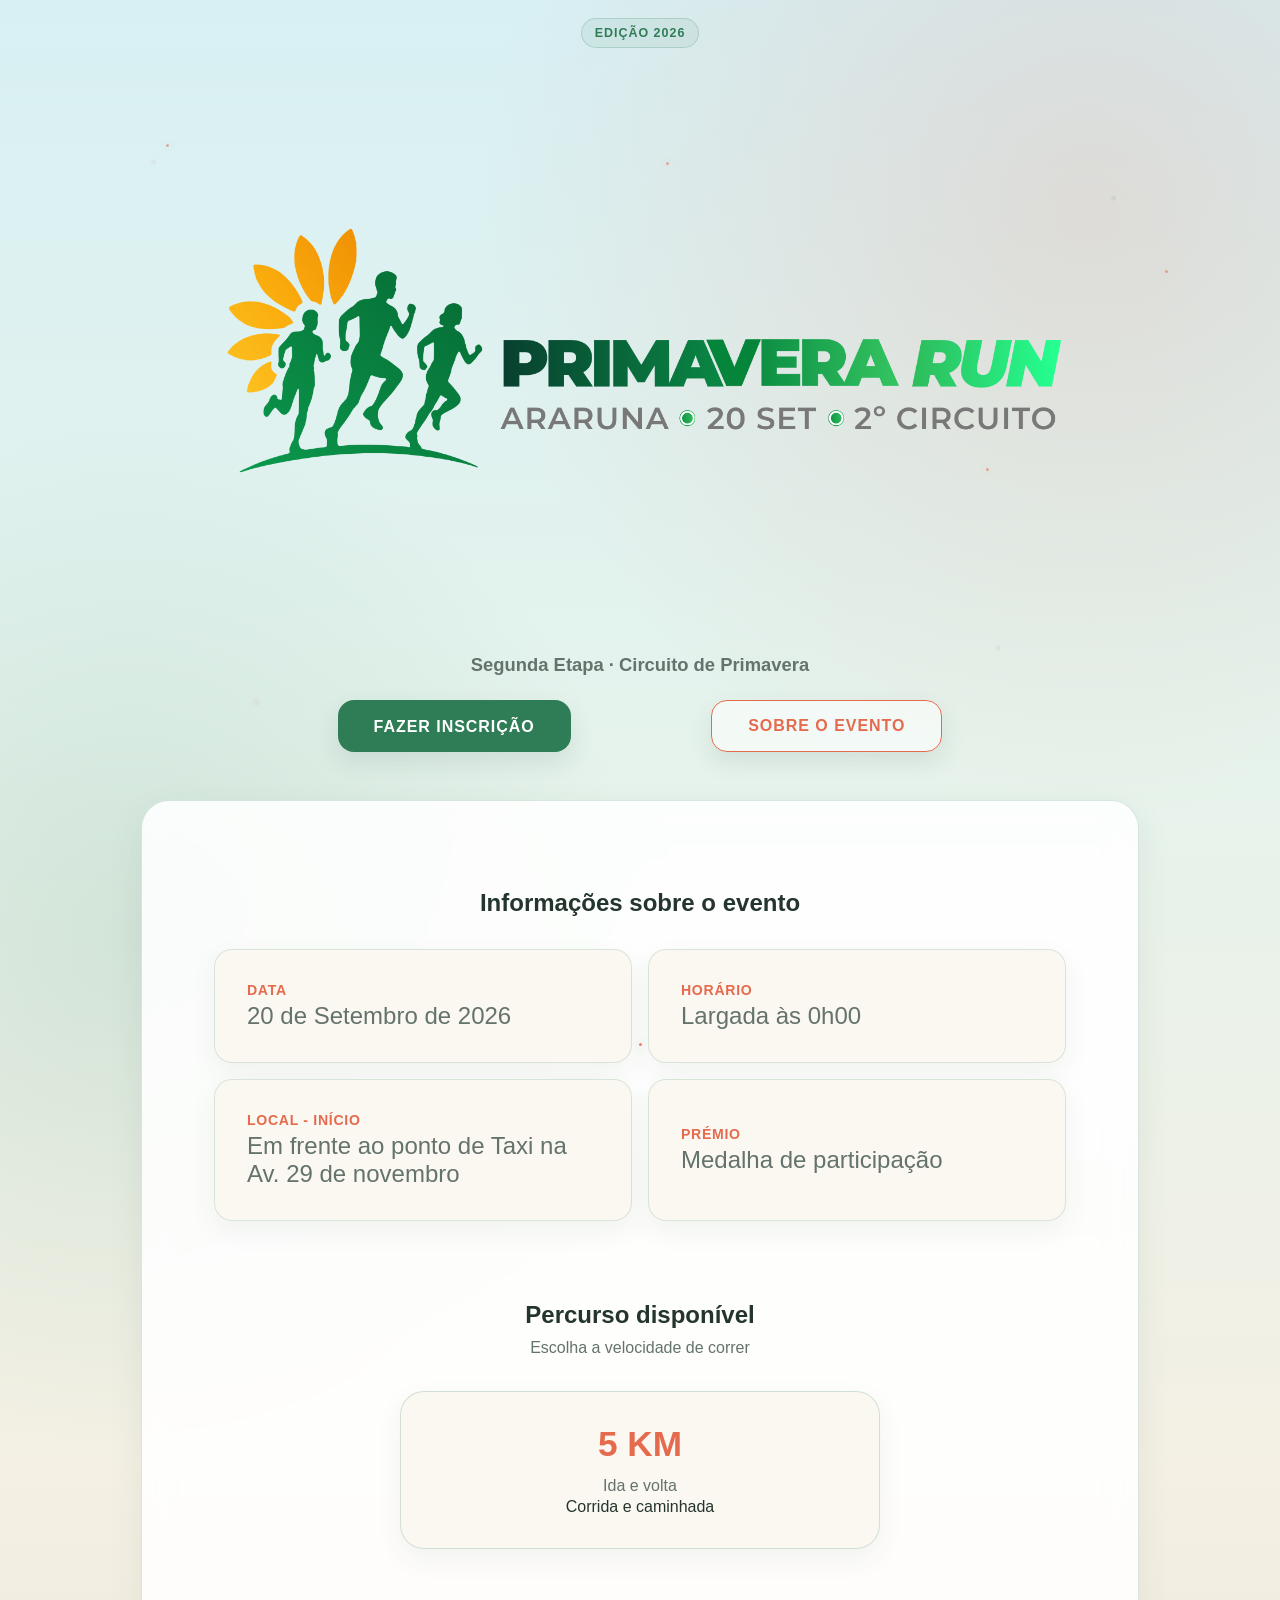
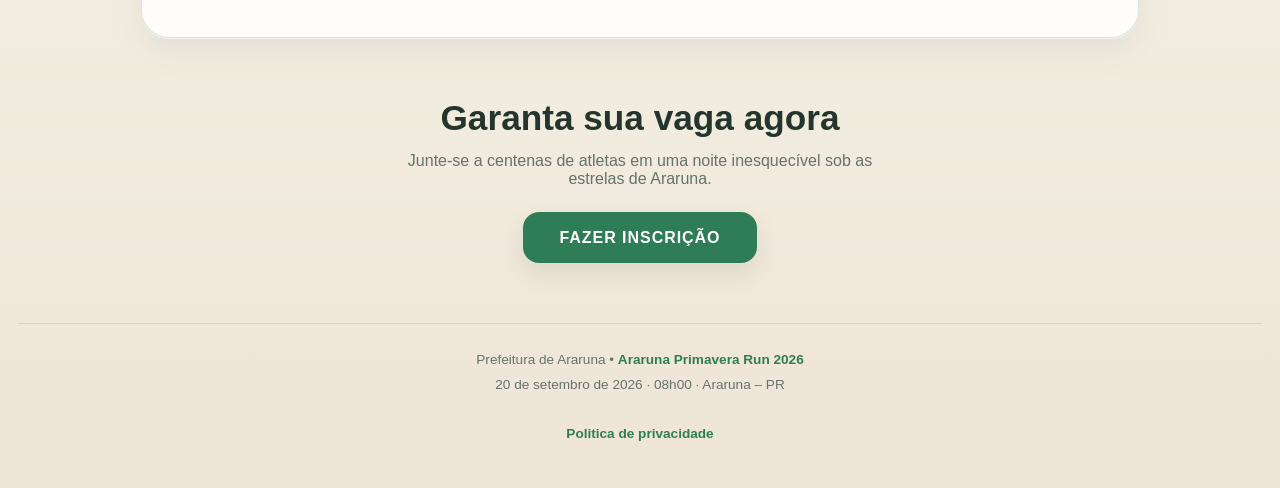
==== commit 8b90cddd: "Ajustes finais no formulário" ====
--- a/index.html
+++ b/index.html
@@ -4,7 +4,7 @@
         <meta charset="UTF-8" />
         <meta name="viewport" content="width=device-width, initial-scale=1.0" />
         <title>Araruna Primavera Run 2026</title>
-        <link rel="icon" href="./img/nightrun.ico"/>
+        <link rel="icon" href="./img/Logo_Imagem.png"/>
         <link
             rel="stylesheet"
             href="./css/style.css"
@@ -24,9 +24,9 @@
             <div class="hero-content">
                 <span class="badge">Edição 2026</span>
                 <img
-                src="img/logo.png"
+                src="img/Logo_Primavera.png"
                 class="logo"
-                alt="logo araruna night run"
+                alt="logo araruna primavera run"
                 />
                 <p class="hero-sub" style="margin-bottom: 20px">
                     <strong>
@@ -71,7 +71,7 @@
                     <div class="info-card">
                         <div>
                             <strong>Horário</strong>
-                            <p>Largada às 08h00</p>
+                            <p>Largada às 0h00</p>
                         </div>
                     </div>
                     <a
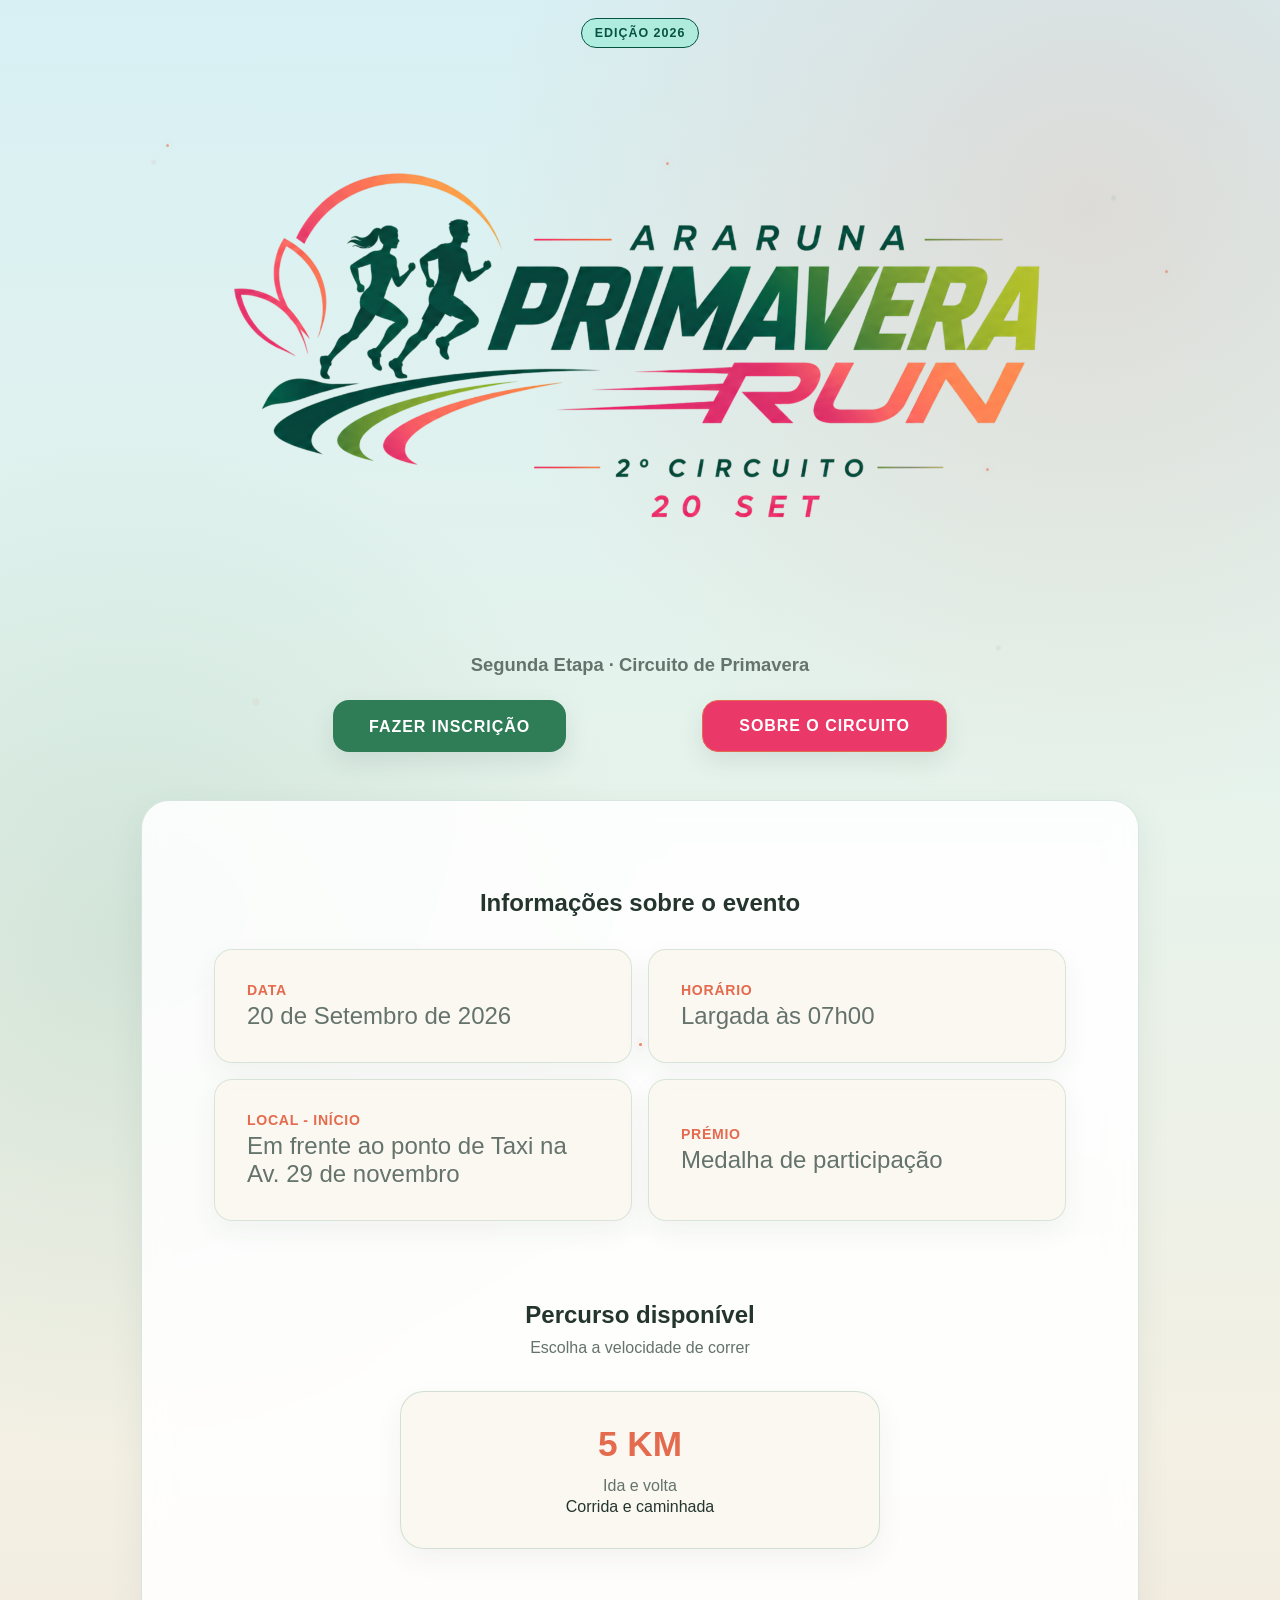
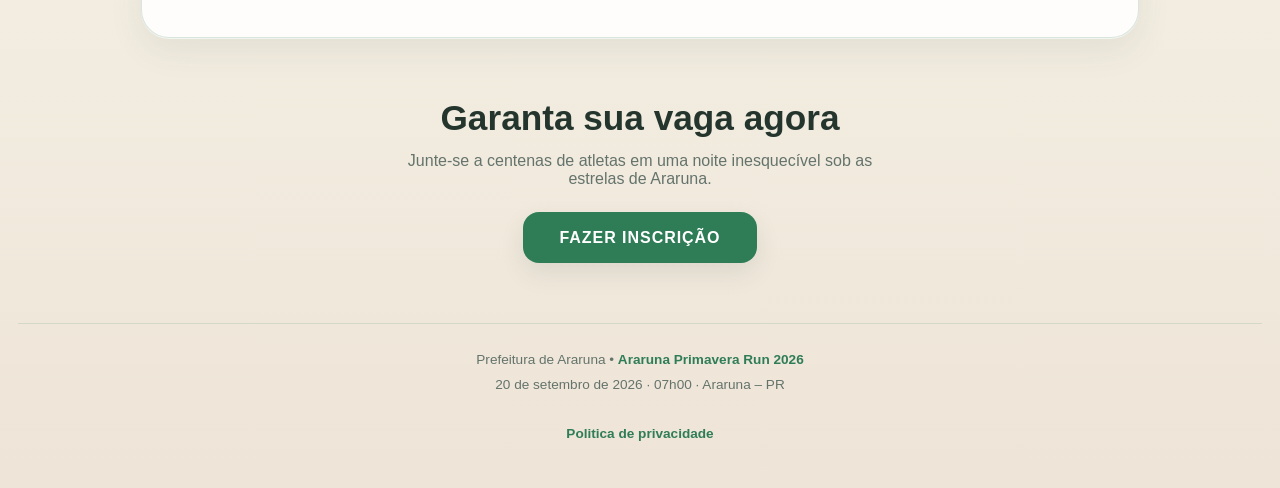
==== commit ccaab580: "Ajustando botões" ====
--- a/index.html
+++ b/index.html
@@ -4,7 +4,7 @@
         <meta charset="UTF-8" />
         <meta name="viewport" content="width=device-width, initial-scale=1.0" />
         <title>Araruna Primavera Run 2026</title>
-        <link rel="icon" href="./img/Logo_Imagem.png"/>
+        <link rel="icon" href="./img/Pessoas_correndo.png"/>
         <link
             rel="stylesheet"
             href="./css/style.css"
@@ -24,7 +24,7 @@
             <div class="hero-content">
                 <span class="badge">Edição 2026</span>
                 <img
-                src="img/Logo_Primavera.png"
+                src="img/Logo_Colorida.png"
                 class="logo"
                 alt="logo araruna primavera run"
                 />
@@ -36,7 +36,7 @@
 
                 <div class="home_buttons">
                     <a href="form.html" class="btn btn-orange">Fazer Inscrição</a>
-                    <a href="about.html" class="btn btn-outline">Sobre o Evento</a>
+                    <a href="about.html" class="btn btn-outline">Sobre o Circuito</a>
                 </div>
                 <div class="count-box" id="count-box">
                         <span id="cd-days">00</span>
@@ -71,7 +71,7 @@
                     <div class="info-card">
                         <div>
                             <strong>Horário</strong>
-                            <p>Largada às 0h00</p>
+                            <p>Largada às 07h00</p>
                         </div>
                     </div>
                     <a
@@ -128,7 +128,7 @@
                 Prefeitura de Araruna &bull;
                 <strong>Araruna Primavera Run 2026</strong>
             </p>
-            <p>20 de setembro de 2026 · 08h00 · Araruna – PR</p>
+            <p>20 de setembro de 2026 · 07h00 · Araruna – PR</p>
             <br />
             <a href="policy.html">
                 <strong>
--- a/css/style.css
+++ b/css/style.css
@@ -217,9 +217,9 @@
     display: inline-block;
     padding: 7px 13px;
     border-radius: 999px;
-    color: var(--spring-green);
-    border: 1px solid rgba(47, 125, 87, 0.2);
-    background: rgba(47, 125, 87, 0.07);
+    color: #075342;
+    border: 1px solid #075342;
+    background: rgba(6, 239, 157, 0.195);
     font-size: 0.78rem;
     font-weight: 700;
     letter-spacing: 0.08em;
@@ -647,7 +647,7 @@
     font-family: "Arial Black", Arial, sans-serif;
     font-size: clamp(24px, 20vw, 48px);
     font-weight: 700;
-    color: var(--spring-green);
+    color: #024c40;
     line-height: 1;
     letter-spacing: 2px;
     box-shadow: 0 10px 30px rgba(44, 71, 58, 0.06);
@@ -1382,7 +1382,7 @@
 .ab-section-title {
     font-size: clamp(1.75rem, 5vw, 2.5rem);
     font-weight: 800;
-    color: var(--spring-coral);
+    color:#f77600;
     text-transform: uppercase;
     margin-bottom: 8px;
     letter-spacing: 0.15em;
@@ -1995,8 +1995,8 @@
 
 .btn-outline {
     border: 1px solid var(--spring-coral);
-    color: var(--spring-coral);
-    background: rgba(255, 255, 255, 0.55);
+    color: #ffffff;
+    background: #ea3969;
 }
 
 .hero-sub {
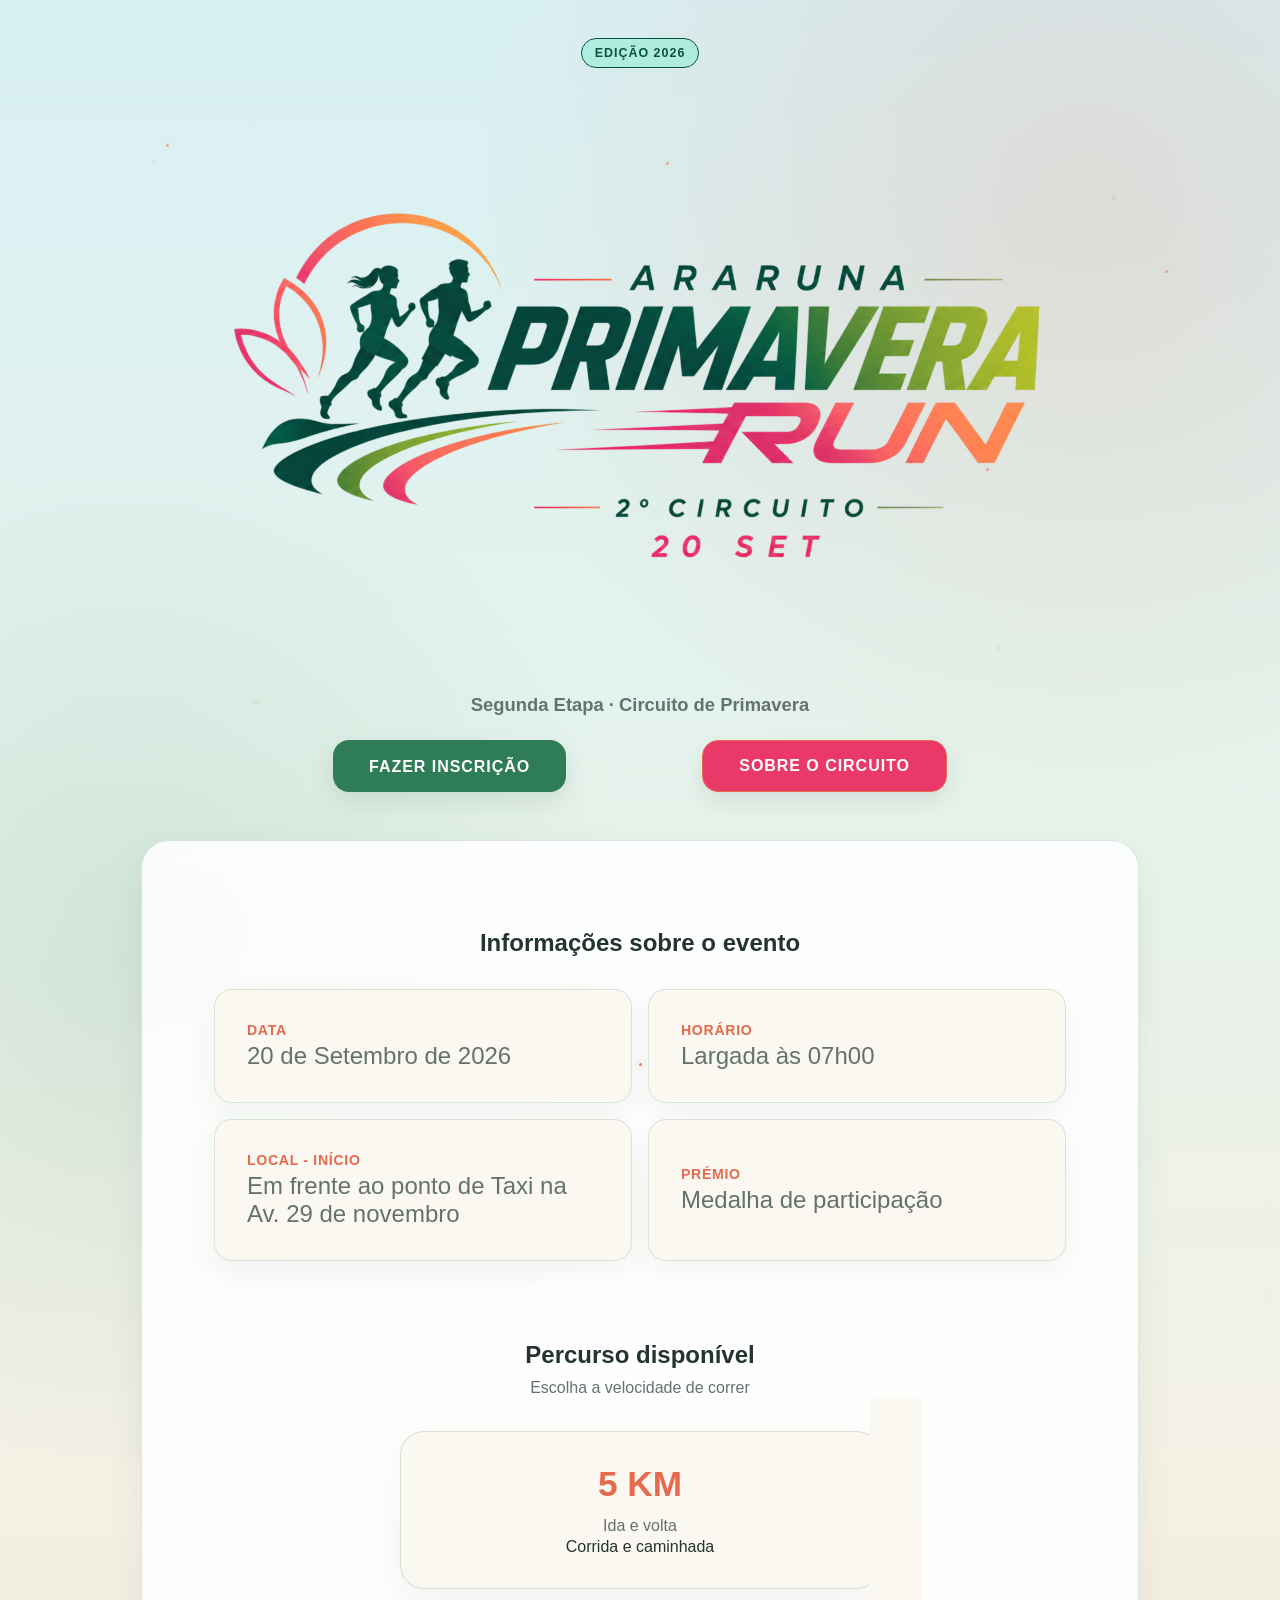
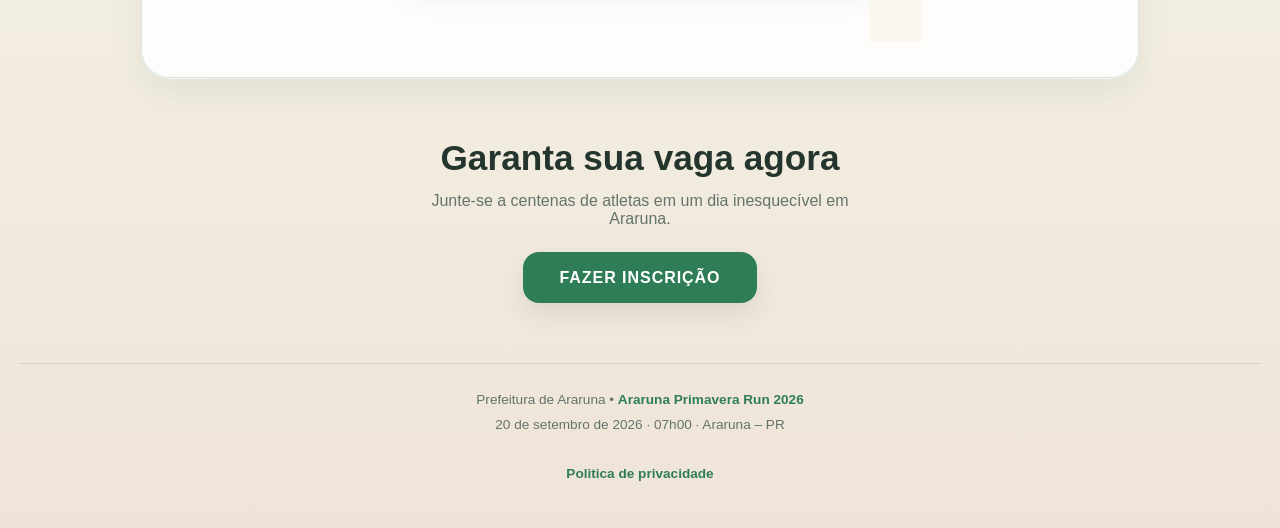
==== commit 1cd10c90: "Adicionando o botão" ====
--- a/index.html
+++ b/index.html
@@ -116,8 +116,7 @@
         <section class="cta-section">
             <h2>Garanta sua vaga agora</h2>
             <p>
-                Junte-se a centenas de atletas em uma noite inesquecível sob as
-                estrelas de Araruna.
+                Junte-se a centenas de atletas em um dia inesquecível em Araruna.
             </p>
             <a href="form.html" class="btn btn-orange">Fazer Inscrição</a>
         </section>
--- a/css/style.css
+++ b/css/style.css
@@ -224,6 +224,7 @@
     font-weight: 700;
     letter-spacing: 0.08em;
     text-transform: uppercase;
+    margin: 20px;
 }
 
 .header h1 {
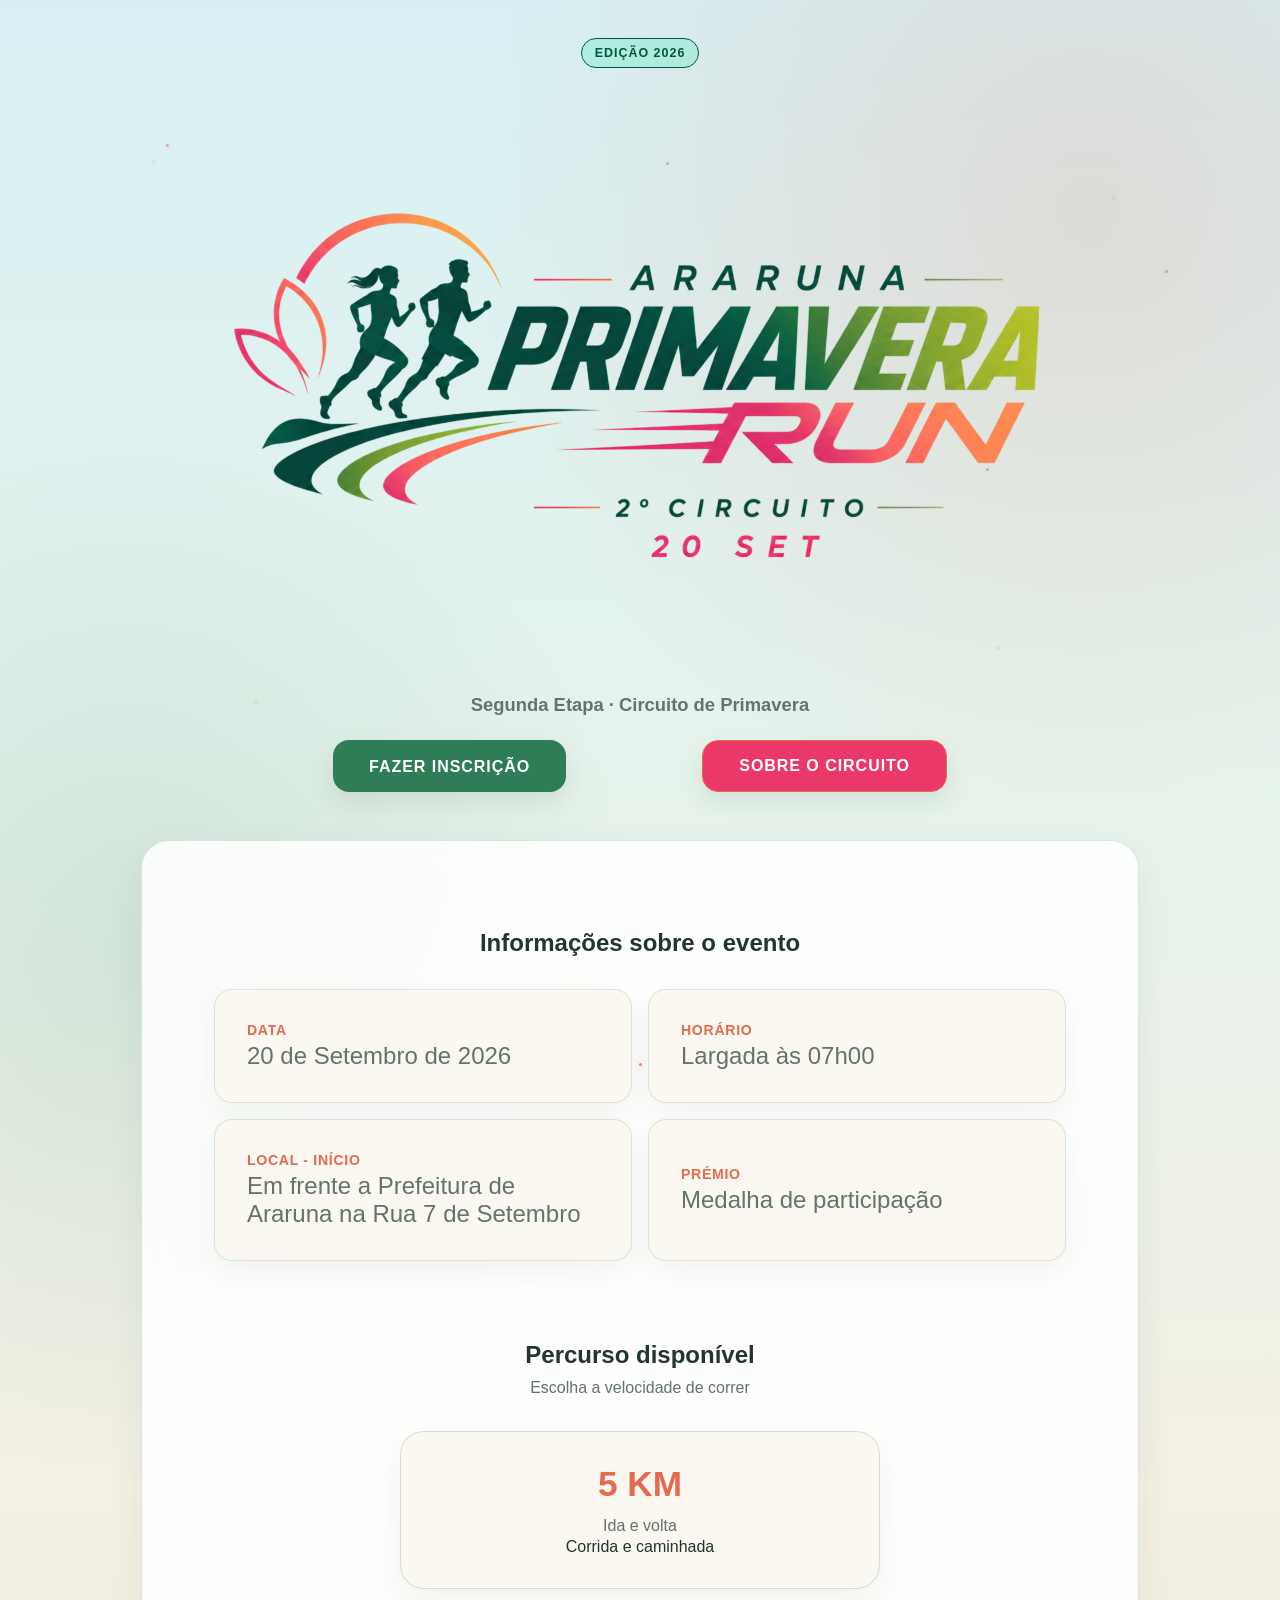
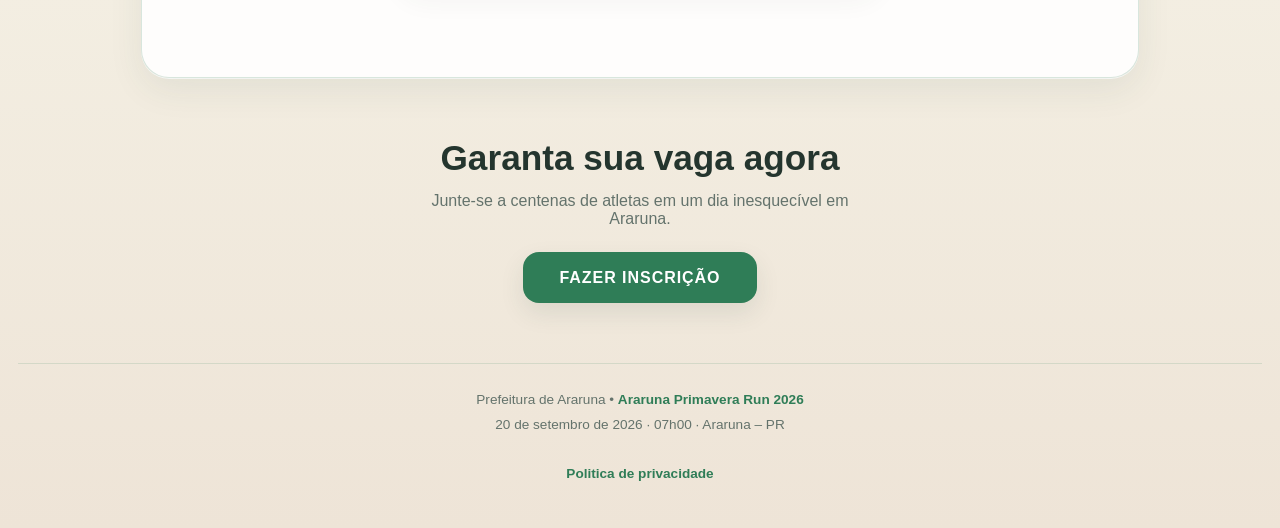
==== commit 5b0da005: "Trocando o local da largada" ====
--- a/index.html
+++ b/index.html
@@ -81,7 +81,7 @@
                         <div class="info-card">
                             <div>
                                 <strong>Local - Início</strong>
-                                <p>Em frente ao ponto de Taxi na Av. 29 de novembro</p>
+                                <p>Em frente a Prefeitura de Araruna na Rua 7 de Setembro</p>
                             </div>
                         </div>
                     </a>
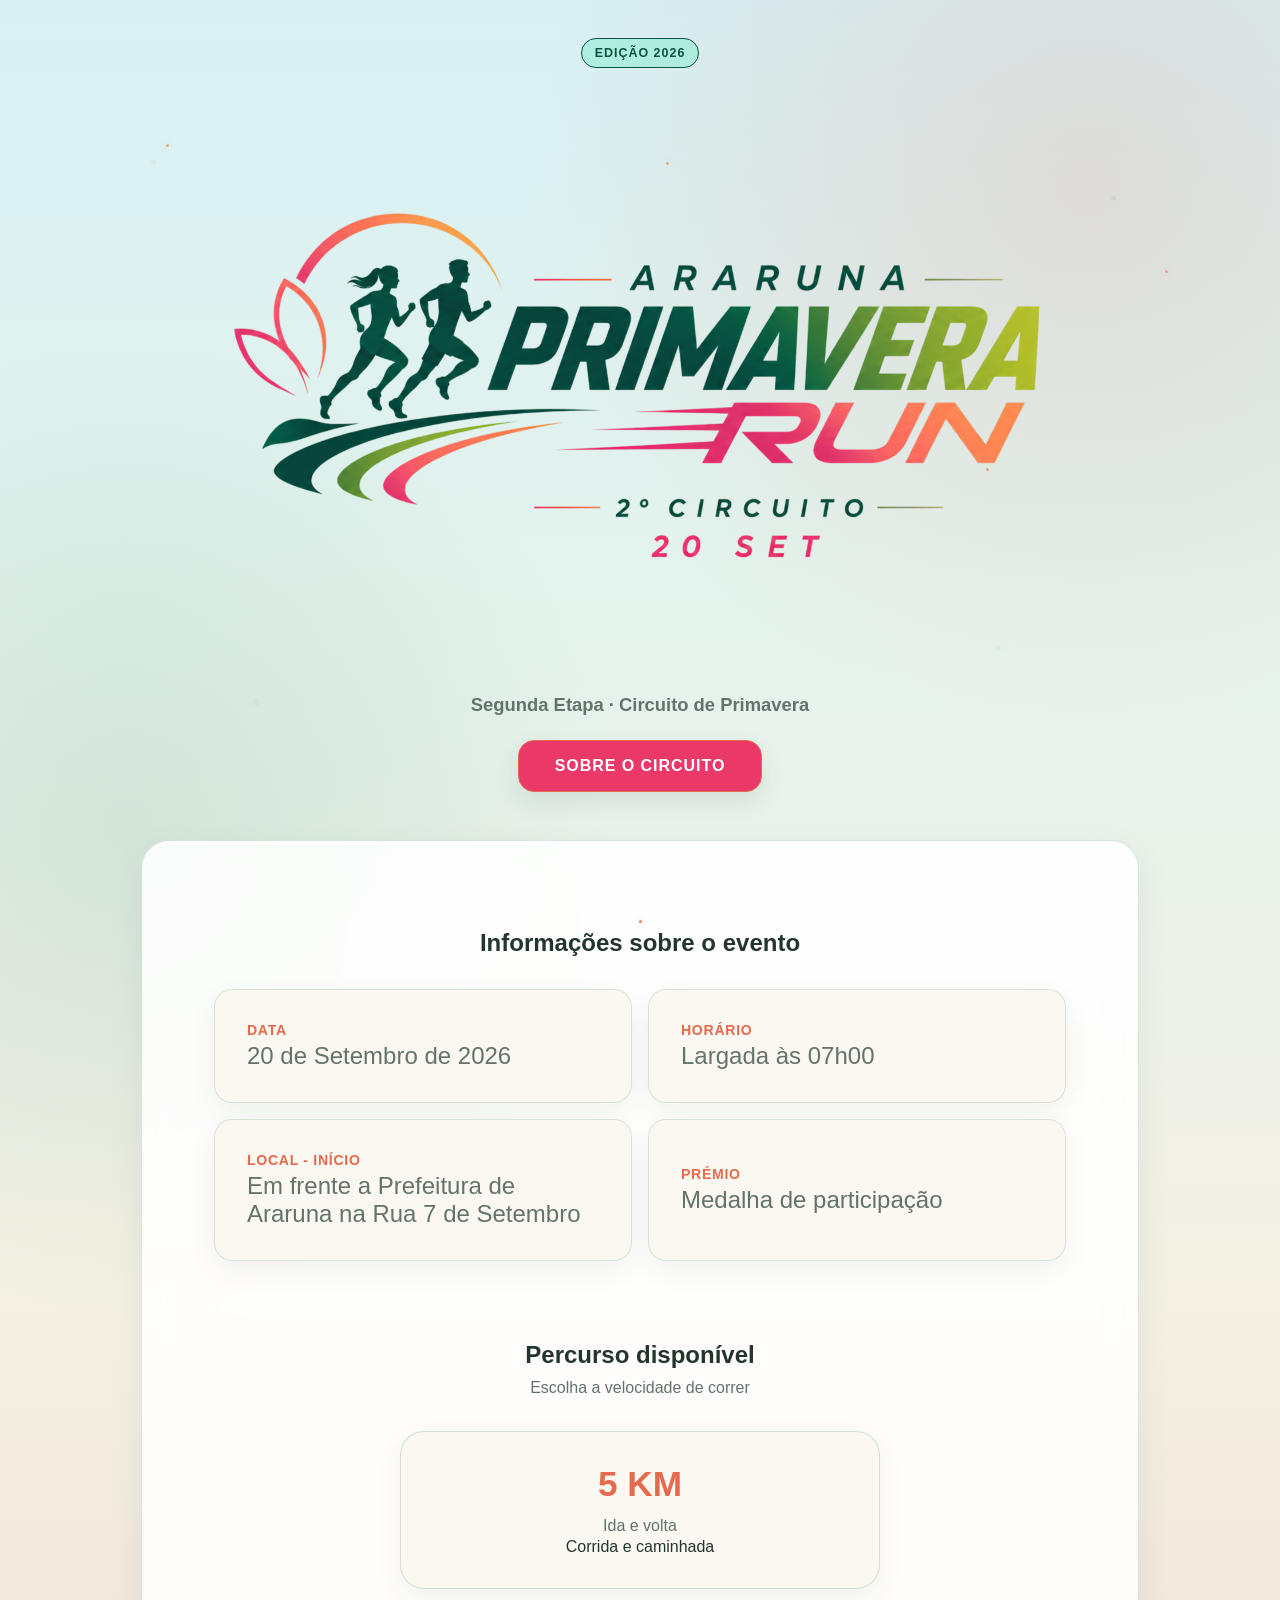
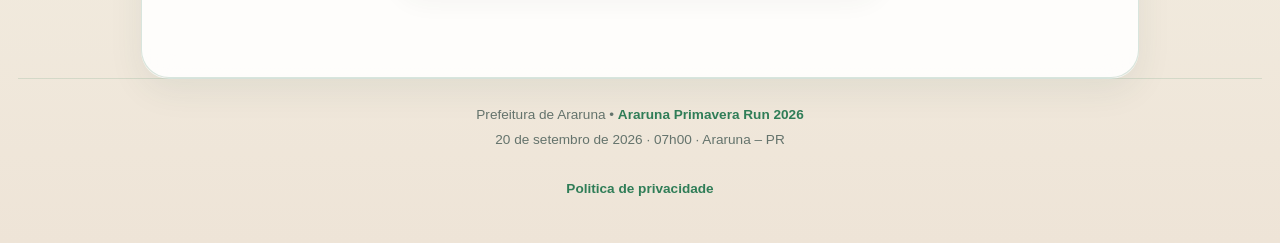
==== commit 21b7a525: "Desativando" ====
--- a/index.html
+++ b/index.html
@@ -35,7 +35,7 @@
                 </p>
 
                 <div class="home_buttons">
-                    <a href="form.html" class="btn btn-orange">Fazer Inscrição</a>
+                <!-- <a href="form.html" class="btn btn-orange">Fazer Inscrição</a> -->
                     <a href="about.html" class="btn btn-outline">Sobre o Circuito</a>
                 </div>
                 <div class="count-box" id="count-box">
@@ -112,14 +112,14 @@
             </section>
         </div>
 
-        <!-- CTA -->
+        <!-- CTA 
         <section class="cta-section">
             <h2>Garanta sua vaga agora</h2>
             <p>
                 Junte-se a centenas de atletas em um dia inesquecível em Araruna.
             </p>
             <a href="form.html" class="btn btn-orange">Fazer Inscrição</a>
-        </section>
+        </section> -->
 
         <!-- FOOTER -->
         <footer class="page-footer">
